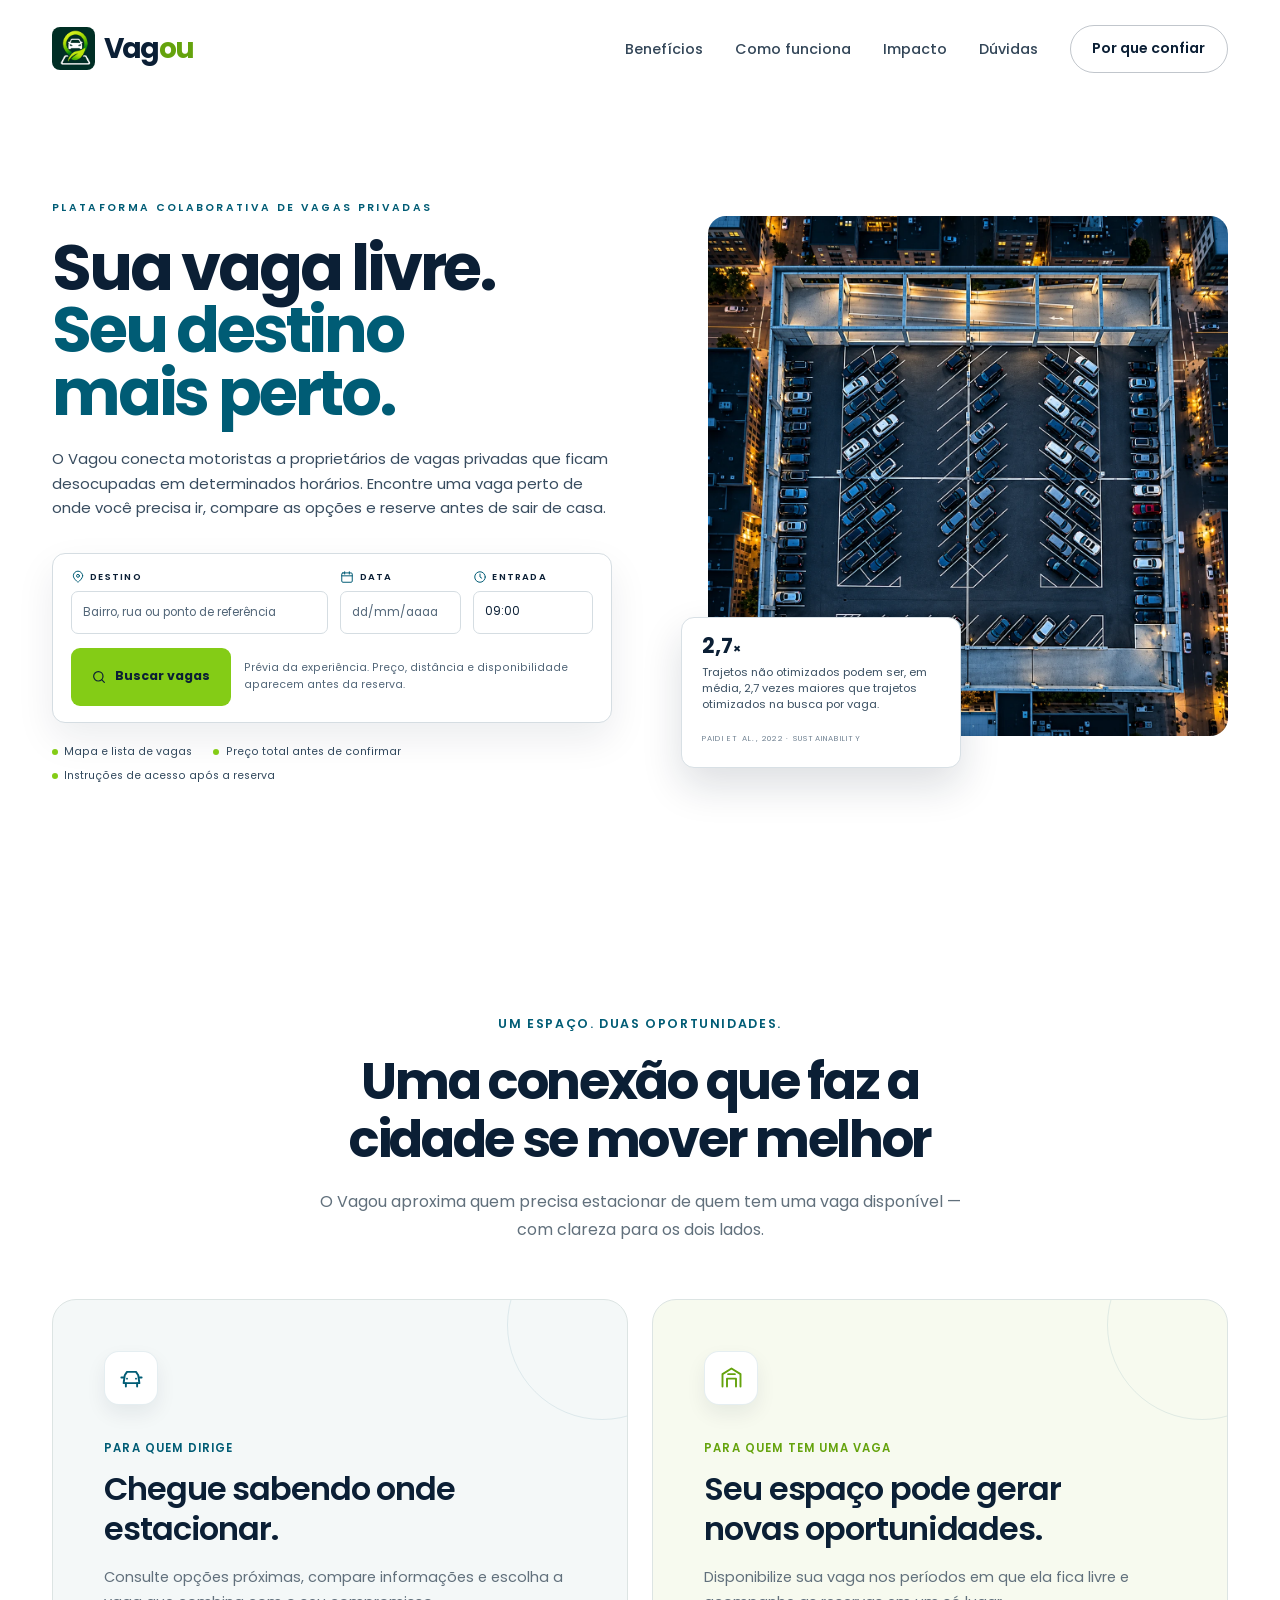
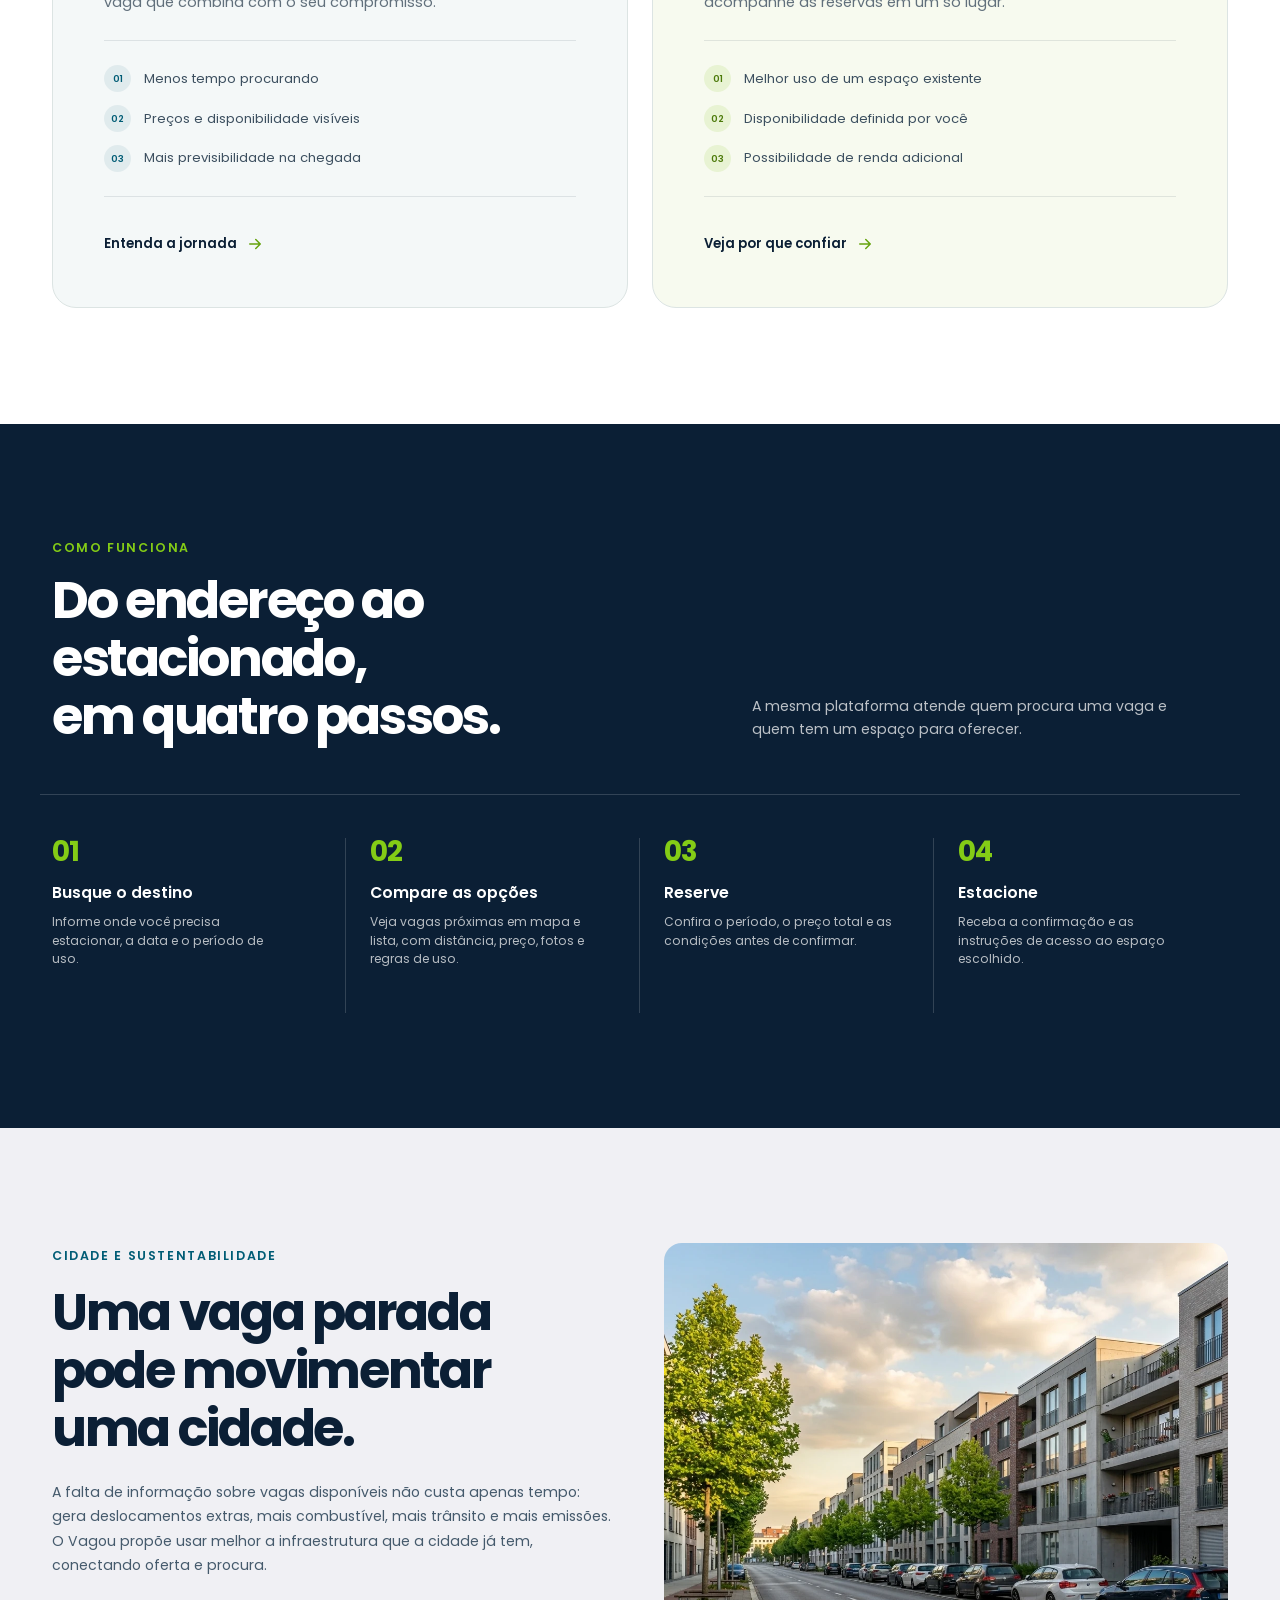
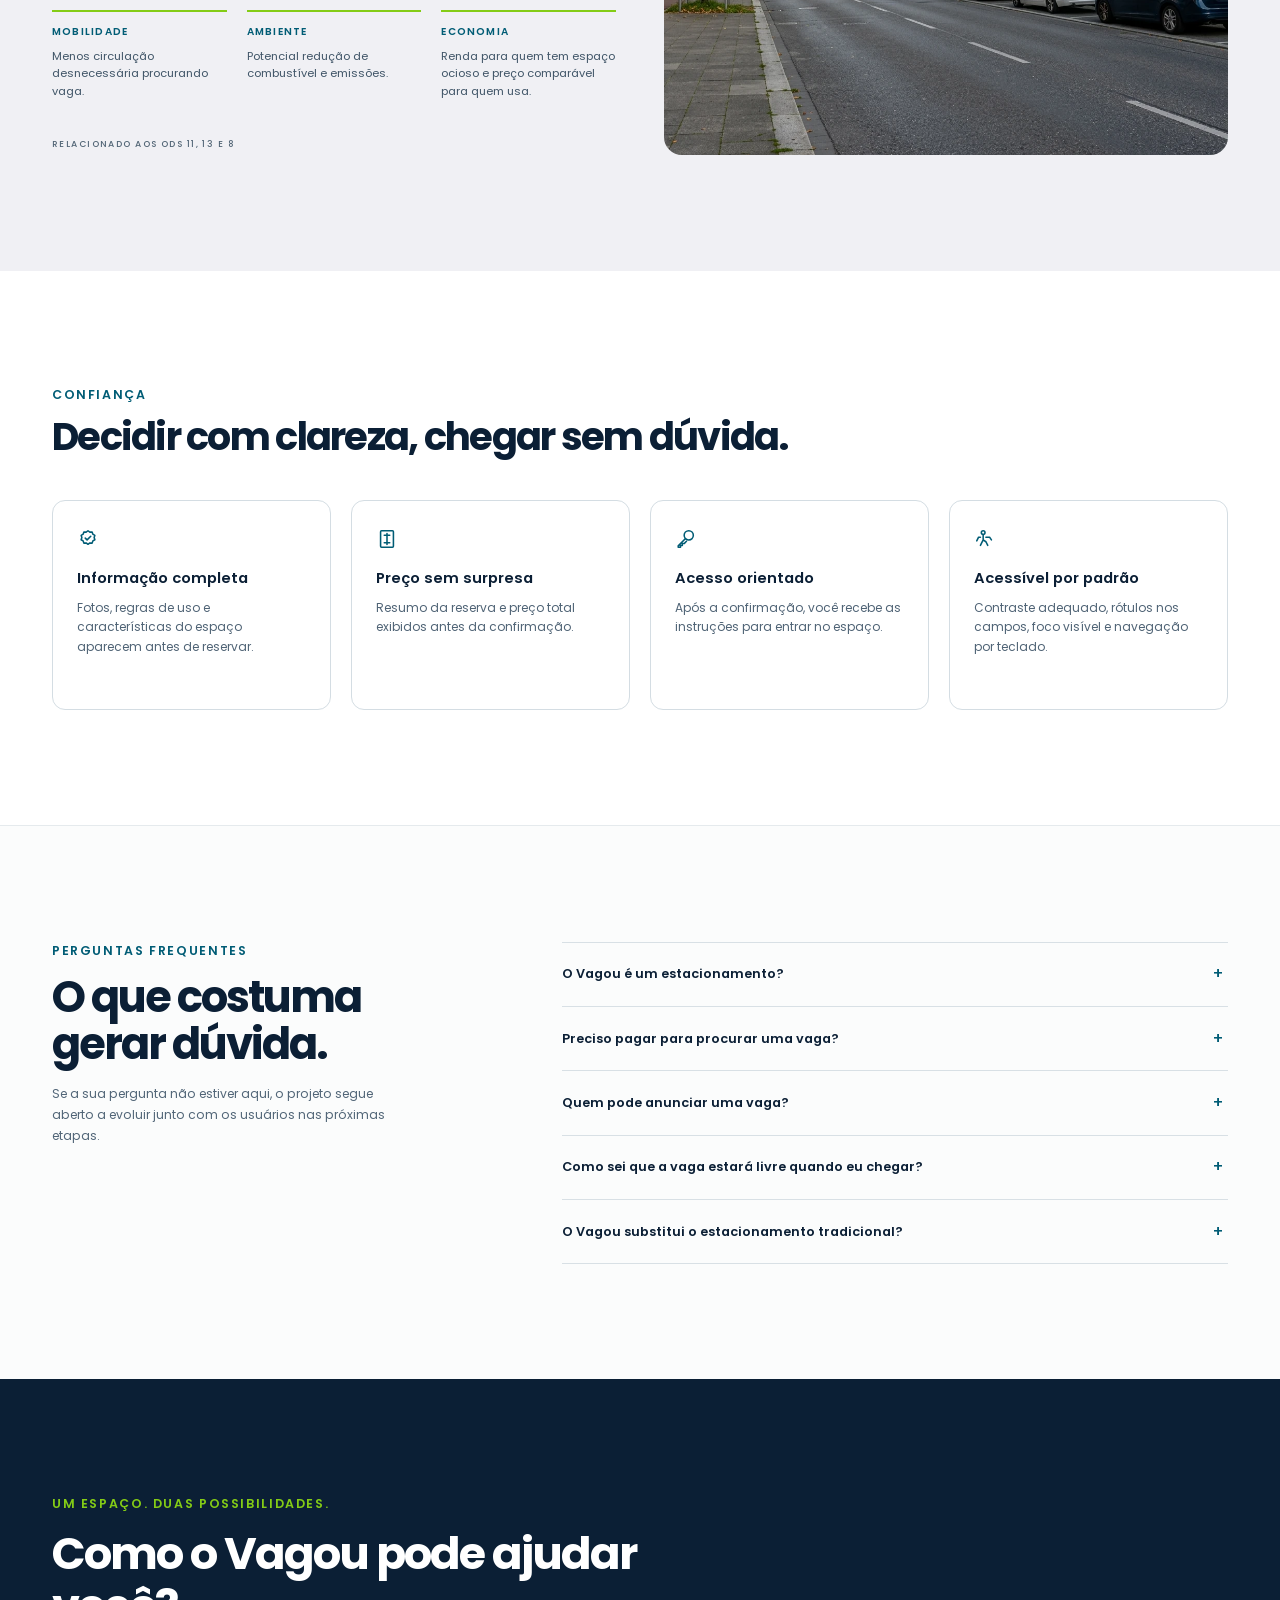
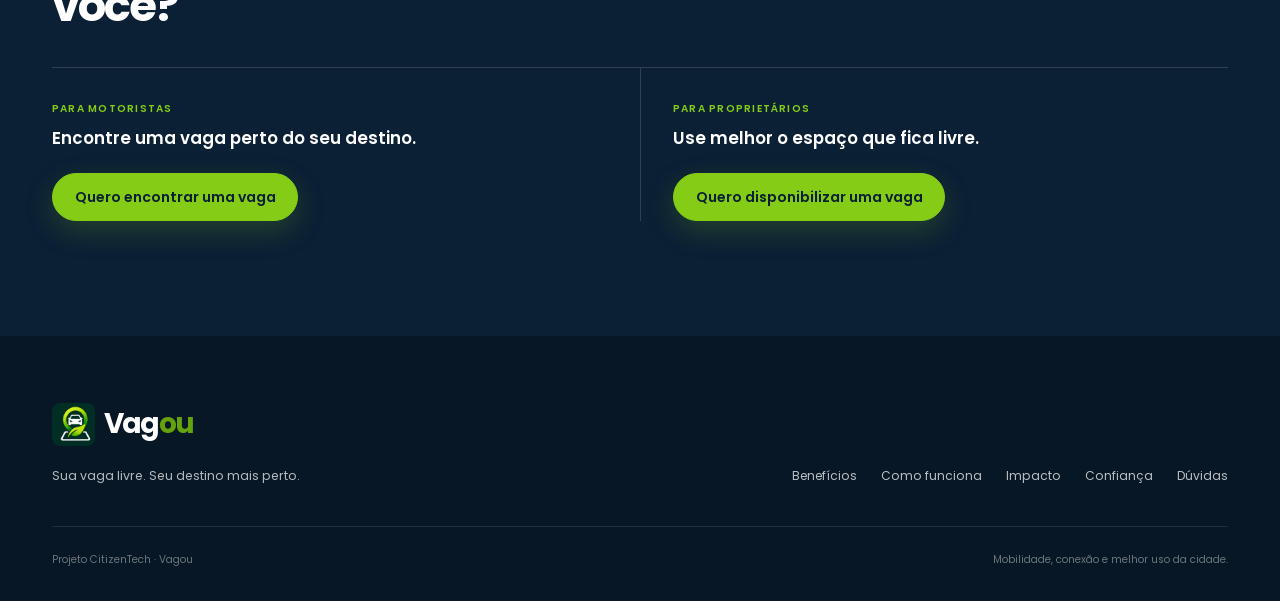
==== index.html @ 58adf811 "Estruturação e layout inicial da Home Page" ====
<!doctype html>
<html lang="pt-BR">
  <head>
    <meta charset="UTF-8" />
    <meta name="viewport" content="width=device-width, initial-scale=1.0" />
    <meta
      name="description"
      content="Vagou conecta motoristas a vagas privadas disponíveis, aproximando pessoas de seus destinos."
    />
    <title>Vagou — Sua vaga livre. Seu destino mais perto.</title>
    <link rel="preconnect" href="https://fonts.googleapis.com" />
    <link rel="preconnect" href="https://fonts.gstatic.com" crossorigin />
    <link
      href="https://fonts.googleapis.com/css2?family=Poppins:wght@400;500;600;700&display=swap"
      rel="stylesheet"
    />
    <link
      href="https://cdn.jsdelivr.net/npm/bootstrap@5.3.8/dist/css/bootstrap.min.css"
      rel="stylesheet"
      integrity="sha384-sRIl4kxILFvY47J16cr9ZwB07vP4J8+LH7qKQnuqkuIAvNWLzeN8tE5YBujZqJLB"
      crossorigin="anonymous"
    />
    <link rel="stylesheet" href="css/style.css" />
  </head>
  <body>
    <a class="skip-link" href="#conteudo">Pular para o conteúdo principal</a>

    <header class="site-header">
      <nav class="navbar navbar-expand-lg" aria-label="Navegação principal">
        <div class="container">
          <a class="navbar-brand" href="#inicio" aria-label="Vagou, início">
            <img src="assets/images/vagou-logo-simbolo.png" alt="" width="48" height="44" />
            <span>Vag<span>ou</span></span>
          </a>

          <div class="nav-desktop ms-auto">
            <a href="#beneficios">Benefícios</a>
            <a href="#como-funciona">Como funciona</a>
            <a href="#impacto">Impacto</a>
            <a href="#faq">Dúvidas</a>
            <a class="btn btn-outline-brand" href="#confianca">Por que confiar</a>
          </div>
        </div>
      </nav>
    </header>

    <main id="conteudo">
      <section class="hero" id="inicio">
        <div class="container">
          <div class="row align-items-center gy-5">
            <div class="col-lg-6">
              <p class="hero-kicker">Plataforma colaborativa de vagas privadas</p>
              <h1>
                Sua vaga livre.<br /><span>Seu destino<br />mais perto.</span>
              </h1>
              <p class="hero-copy">
                O Vagou conecta motoristas a proprietários de vagas privadas que ficam desocupadas
                em determinados horários. Encontre uma vaga perto de onde você precisa ir, compare
                as opções e reserve antes de sair de casa.
              </p>

              <div class="hero-search-card" aria-label="Demonstração de busca de vagas">
                <div class="hero-search-fields">
                  <div class="hero-search-field hero-search-destination">
                    <label for="destino">
                      <svg aria-hidden="true" viewBox="0 0 24 24">
                        <path d="M20 10c0 5-8 11-8 11S4 15 4 10a8 8 0 1 1 16 0Z" />
                        <circle cx="12" cy="10" r="2.5" />
                      </svg>
                      Destino
                    </label>
                    <input
                      id="destino"
                      type="text"
                      placeholder="Bairro, rua ou ponto de referência"
                    />
                  </div>
                  <div class="hero-search-field">
                    <label for="data">
                      <svg aria-hidden="true" viewBox="0 0 24 24">
                        <rect x="3" y="5" width="18" height="16" rx="2" />
                        <path d="M16 3v4M8 3v4M3 10h18" />
                      </svg>
                      Data
                    </label>
                    <input id="data" type="text" placeholder="dd/mm/aaaa" />
                  </div>
                  <div class="hero-search-field">
                    <label for="entrada">
                      <svg aria-hidden="true" viewBox="0 0 24 24">
                        <circle cx="12" cy="12" r="9" />
                        <path d="M12 7v5l3 2" />
                      </svg>
                      Entrada
                    </label>
                    <input id="entrada" type="text" value="09:00" />
                  </div>
                </div>
                <div class="hero-search-action">
                  <a
                    class="hero-search-button"
                    href="#como-funciona"
                    aria-label="Ver como buscar vagas"
                  >
                    <svg aria-hidden="true" viewBox="0 0 24 24">
                      <circle cx="11" cy="11" r="7" />
                      <path d="m20 20-4-4" />
                    </svg>
                    <span>Buscar vagas</span>
                  </a>
                  <p>
                    Prévia da experiência. Preço, distância e disponibilidade aparecem antes da
                    reserva.
                  </p>
                </div>
              </div>

              <div class="hero-trust" aria-label="Vantagens da plataforma">
                <span>Mapa e lista de vagas</span>
                <span>Preço total antes de confirmar</span>
                <span>Instruções de acesso após a reserva</span>
              </div>
            </div>

            <div class="col-lg-6">
              <figure class="hero-media">
                <img
                  src="assets/images/estacionamento-aereo.webp"
                  alt="Vista aérea noturna de um estacionamento urbano com diversos veículos"
                />
                <figcaption class="hero-stat-card">
                  <strong>2,7<small>×</small></strong>
                  <p>
                    Trajetos não otimizados podem ser, em média, 2,7 vezes maiores que trajetos
                    otimizados na busca por vaga.
                  </p>
                  <span>Paidi et al., 2022 · Sustainability</span>
                </figcaption>
              </figure>
            </div>
          </div>
        </div>
      </section>

      <section class="benefits section-space" id="beneficios">
        <div class="container">
          <div class="section-heading text-center mx-auto">
            <p class="eyebrow justify-content-center">Um espaço. Duas oportunidades.</p>
            <h2>Uma conexão que faz a cidade se mover melhor</h2>
            <p>
              O Vagou aproxima quem precisa estacionar de quem tem uma vaga disponível — com clareza
              para os dois lados.
            </p>
          </div>

          <div class="row g-4 benefit-grid">
            <div class="col-lg-6">
              <article class="audience-card driver-card" id="para-motoristas">
                <div class="audience-icon">
                  <svg aria-hidden="true" viewBox="0 0 24 24">
                    <path d="M5 17h14l-1-7-2-3H8l-2 3-1 7Z" />
                    <path d="M3 12h2M19 12h2M7 17v3M17 17v3M8 13h.01M16 13h.01" />
                  </svg>
                </div>
                <p class="card-label">Para quem dirige</p>
                <h3>Chegue sabendo onde estacionar.</h3>
                <p class="card-copy">
                  Consulte opções próximas, compare informações e escolha a vaga que combina com o
                  seu compromisso.
                </p>
                <ul class="feature-list">
                  <li><span>01</span> Menos tempo procurando</li>
                  <li><span>02</span> Preços e disponibilidade visíveis</li>
                  <li><span>03</span> Mais previsibilidade na chegada</li>
                </ul>
                <a href="#como-funciona" class="text-link">
                  Entenda a jornada
                  <svg aria-hidden="true" viewBox="0 0 24 24">
                    <path d="M5 12h14M13 6l6 6-6 6" />
                  </svg>
                </a>
              </article>
            </div>

            <div class="col-lg-6">
              <article class="audience-card owner-card" id="para-proprietarios">
                <div class="audience-icon">
                  <svg aria-hidden="true" viewBox="0 0 24 24">
                    <path d="M4 20V9l8-5 8 5v11" />
                    <path d="M8 20v-7h8v7M9 9h6" />
                  </svg>
                </div>
                <p class="card-label">Para quem tem uma vaga</p>
                <h3>Seu espaço pode gerar novas oportunidades.</h3>
                <p class="card-copy">
                  Disponibilize sua vaga nos períodos em que ela fica livre e acompanhe as reservas
                  em um só lugar.
                </p>
                <ul class="feature-list">
                  <li><span>01</span> Melhor uso de um espaço existente</li>
                  <li><span>02</span> Disponibilidade definida por você</li>
                  <li><span>03</span> Possibilidade de renda adicional</li>
                </ul>
                <a href="#confianca" class="text-link">
                  Veja por que confiar
                  <svg aria-hidden="true" viewBox="0 0 24 24">
                    <path d="M5 12h14M13 6l6 6-6 6" />
                  </svg>
                </a>
              </article>
            </div>
          </div>
        </div>
      </section>

      <section class="how-it-works section-space" id="como-funciona">
        <div class="container">
          <div class="row align-items-end gy-3 how-header">
            <div class="col-lg-6">
              <p class="eyebrow eyebrow-light">Como funciona</p>
              <h2>Do endereço ao estacionado,<br />em quatro passos.</h2>
            </div>
            <div class="col-lg-5 offset-lg-1">
              <p class="section-intro">
                A mesma plataforma atende quem procura uma vaga e quem tem um espaço para oferecer.
              </p>
            </div>
          </div>

          <div class="steps">
            <article class="step-card">
              <div class="step-number">01</div>
              <h3>Busque o destino</h3>
              <p>Informe onde você precisa estacionar, a data e o período de uso.</p>
            </article>

            <article class="step-card">
              <div class="step-number">02</div>
              <h3>Compare as opções</h3>
              <p>
                Veja vagas próximas em mapa e lista, com distância, preço, fotos e regras de uso.
              </p>
            </article>

            <article class="step-card">
              <div class="step-number">03</div>
              <h3>Reserve</h3>
              <p>Confira o período, o preço total e as condições antes de confirmar.</p>
            </article>

            <article class="step-card">
              <div class="step-number">04</div>
              <h3>Estacione</h3>
              <p>Receba a confirmação e as instruções de acesso ao espaço escolhido.</p>
            </article>
          </div>
        </div>
      </section>

      <section class="impact section-space" id="impacto">
        <div class="container">
          <div class="row align-items-center g-5 impact-layout">
            <div class="col-lg-6">
              <p class="eyebrow">Cidade e sustentabilidade</p>
              <h2>Uma vaga parada pode movimentar uma cidade.</h2>
              <p class="impact-copy">
                A falta de informação sobre vagas disponíveis não custa apenas tempo: gera
                deslocamentos extras, mais combustível, mais trânsito e mais emissões. O Vagou
                propõe usar melhor a infraestrutura que a cidade já tem, conectando oferta e
                procura.
              </p>

              <div class="impact-pillars">
                <article>
                  <h3>Mobilidade</h3>
                  <p>Menos circulação desnecessária procurando vaga.</p>
                </article>
                <article>
                  <h3>Ambiente</h3>
                  <p>Potencial redução de combustível e emissões.</p>
                </article>
                <article>
                  <h3>Economia</h3>
                  <p>Renda para quem tem espaço ocioso e preço comparável para quem usa.</p>
                </article>
              </div>

              <p class="impact-ods">Relacionado aos ODS 11, 13 e 8</p>
            </div>

            <div class="col-lg-6">
              <figure class="impact-photo">
                <img
                  src="assets/images/rua-sustentavel.webp"
                  alt="Rua urbana arborizada, com edifícios residenciais e carros estacionados"
                />
              </figure>
            </div>
          </div>
        </div>
      </section>

      <section class="trust-section section-space" id="confianca">
        <div class="container">
          <div class="trust-heading">
            <p class="eyebrow">Confiança</p>
            <h2>Decidir com clareza, chegar sem dúvida.</h2>
          </div>

          <div class="trust-grid">
            <article class="trust-card">
              <svg aria-hidden="true" viewBox="0 0 24 24">
                <path
                  d="m12 3 2 1.5 2.5-.2.8 2.4 2.2 1.3-.8 2.4.8 2.4-2.2 1.3-.8 2.4-2.5-.2-2 1.5-2-1.5-2.5.2-.8-2.4-2.2-1.3.8-2.4L4.5 8l2.2-1.3.8-2.4 2.5.2L12 3Z"
                />
                <path d="m9 11 2 2 4-4" />
              </svg>
              <h3>Informação completa</h3>
              <p>Fotos, regras de uso e características do espaço aparecem antes de reservar.</p>
            </article>

            <article class="trust-card">
              <svg aria-hidden="true" viewBox="0 0 24 24">
                <rect x="5" y="3" width="14" height="18" rx="1" />
                <path d="M9 8h6M9 16h6M12 6v12" />
              </svg>
              <h3>Preço sem surpresa</h3>
              <p>Resumo da reserva e preço total exibidos antes da confirmação.</p>
            </article>

            <article class="trust-card">
              <svg aria-hidden="true" viewBox="0 0 24 24">
                <circle cx="15" cy="8" r="5" />
                <path d="m11.5 11.5-8 8V21H6v-2h2v-2h2l2.5-2.5" />
              </svg>
              <h3>Acesso orientado</h3>
              <p>Após a confirmação, você recebe as instruções para entrar no espaço.</p>
            </article>

            <article class="trust-card">
              <svg aria-hidden="true" viewBox="0 0 24 24">
                <circle cx="10" cy="5" r="2" />
                <path d="M10 8v5l3 2M7 10H5l-2 4M13 10h4l2 3M10 13l-3 6M13 15l2 4" />
              </svg>
              <h3>Acessível por padrão</h3>
              <p>Contraste adequado, rótulos nos campos, foco visível e navegação por teclado.</p>
            </article>
          </div>
        </div>
      </section>

      <section class="faq-section section-space" id="faq">
        <div class="container">
          <div class="row g-5">
            <div class="col-lg-4">
              <div class="faq-intro">
                <p class="eyebrow">Perguntas frequentes</p>
                <h2>O que costuma<br />gerar dúvida.</h2>
                <p>
                  Se a sua pergunta não estiver aqui, o projeto segue aberto a evoluir junto com os
                  usuários nas próximas etapas.
                </p>
              </div>
            </div>

            <div class="col-lg-7 offset-lg-1">
              <div class="faq-list">
                <details>
                  <summary>O Vagou é um estacionamento?</summary>
                  <p>
                    Não. O Vagou é uma plataforma colaborativa: ele conecta motoristas a
                    proprietários que têm vagas privadas livres em determinados horários. Os espaços
                    são de pessoas e estabelecimentos, não da plataforma.
                  </p>
                </details>

                <details>
                  <summary>Preciso pagar para procurar uma vaga?</summary>
                  <p>
                    A busca é aberta. Você visualiza as vagas disponíveis, compara preço, distância
                    e horário, e só decide reservar depois de ver o resumo e o preço total.
                  </p>
                </details>

                <details>
                  <summary>Quem pode anunciar uma vaga?</summary>
                  <p>
                    Proprietários de garagens residenciais, comerciais ou privadas que ficam
                    desocupadas durante parte do dia. É possível informar localização, fotos, preço
                    e os horários em que o espaço está livre.
                  </p>
                </details>

                <details>
                  <summary>Como sei que a vaga estará livre quando eu chegar?</summary>
                  <p>
                    A disponibilidade é informada pelo proprietário no anúncio e confirmada na
                    reserva. Depois da confirmação, você recebe as instruções de acesso ao espaço
                    escolhido.
                  </p>
                </details>

                <details>
                  <summary>O Vagou substitui o estacionamento tradicional?</summary>
                  <p>
                    Não. A proposta é ampliar as opções usando o que a cidade já tem, aproveitando
                    melhor vagas ociosas e reduzindo a circulação de quem procura um lugar para
                    estacionar.
                  </p>
                </details>
              </div>
            </div>
          </div>
        </div>
      </section>

      <section class="dual-cta" aria-labelledby="dual-cta-title">
        <div class="container">
          <div class="dual-cta-shell">
            <div class="dual-cta-heading">
              <p class="eyebrow">Um espaço. Duas possibilidades.</p>
              <h2 id="dual-cta-title">Como o Vagou pode ajudar você?</h2>
            </div>

            <div class="dual-cta-options">
              <article>
                <span>Para motoristas</span>
                <h3>Encontre uma vaga perto do seu destino.</h3>
                <a class="btn btn-lime" href="#inicio">Quero encontrar uma vaga</a>
              </article>

              <article>
                <span>Para proprietários</span>
                <h3>Use melhor o espaço que fica livre.</h3>
                <a class="btn btn-lime" href="#para-proprietarios">
                  Quero disponibilizar uma vaga
                </a>
              </article>
            </div>
          </div>
        </div>
      </section>
    </main>

    <footer class="site-footer">
      <div class="container">
        <div class="footer-main">
          <div>
            <a
              class="navbar-brand footer-brand"
              href="#inicio"
              aria-label="Vagou, voltar ao início"
            >
              <img src="assets/images/vagou-logo-simbolo.png" alt="" width="48" height="44" />
              <span>Vag<span>ou</span></span>
            </a>
            <p>Sua vaga livre. Seu destino mais perto.</p>
          </div>
          <nav aria-label="Navegação do rodapé">
            <a href="#beneficios">Benefícios</a>
            <a href="#como-funciona">Como funciona</a>
            <a href="#impacto">Impacto</a>
            <a href="#confianca">Confiança</a>
            <a href="#faq">Dúvidas</a>
          </nav>
        </div>
        <div class="footer-bottom">
          <span>Projeto CitizenTech · Vagou</span>
          <span>Mobilidade, conexão e melhor uso da cidade.</span>
        </div>
      </div>
    </footer>
  </body>
</html>
---- css/style.css ----
:root {
  --color-primary: #0b1f35;
  --color-primary-soft: #10324a;
  --color-secondary: #005c75;
  --color-accent: #84cc16;
  --color-accent-dark: #65a30d;
  --color-neutral: #f0f0f4;
  --color-surface: #f7f9f8;
  --color-white: #ffffff;
  --color-text: #102235;
  --color-muted: #61707c;
  --color-border: #dce4e3;
  --shadow-sm: 0 10px 30px rgba(11, 31, 53, 0.08);
  --shadow-lg: 0 28px 70px rgba(11, 31, 53, 0.15);
  --radius-sm: 14px;
  --radius-md: 24px;
  --radius-lg: 36px;
  --section-space: clamp(5rem, 9vw, 8.5rem);
}

* {
  box-sizing: border-box;
}

html {
  scroll-behavior: smooth;
}

body {
  margin: 0;
  overflow-x: hidden;
  color: var(--color-text);
  background: var(--color-white);
  font-family: "Poppins", sans-serif;
  font-size: 1rem;
  line-height: 1.7;
}

img,
svg {
  display: block;
  max-width: 100%;
}

a {
  color: inherit;
}

.skip-link {
  position: fixed;
  z-index: 999;
  top: 0.75rem;
  left: 0.75rem;
  padding: 0.75rem 1rem;
  color: var(--color-white);
  background: var(--color-primary);
  border-radius: 0.5rem;
  transform: translateY(-150%);
  transition: transform 0.2s ease;
}

.skip-link:focus {
  transform: translateY(0);
}

:focus-visible {
  outline: 3px solid var(--color-accent);
  outline-offset: 4px;
}

.container {
  max-width: 1200px;
}

.section-space {
  padding-block: var(--section-space);
}

.site-header {
  position: absolute;
  z-index: 10;
  top: 0;
  right: 0;
  left: 0;
}

.navbar {
  padding-block: 1.25rem;
}

.navbar-brand {
  display: inline-flex;
  align-items: center;
  gap: 0.55rem;
  color: var(--color-primary);
  font-size: 1.75rem;
  font-weight: 700;
  letter-spacing: -0.06em;
  text-decoration: none;
}

.navbar-brand img {
  width: 43px;
  height: 43px;
  object-fit: cover;
  object-position: left center;
  border-radius: 8px;
}

.navbar-brand > span > span {
  color: var(--color-accent-dark);
}

.nav-desktop {
  display: flex;
  align-items: center;
  gap: 2rem;
}

.nav-desktop > a:not(.btn) {
  color: #334658;
  font-size: 0.9rem;
  font-weight: 500;
  text-decoration: none;
  transition: color 0.2s ease;
}

.nav-desktop > a:not(.btn):hover {
  color: var(--color-secondary);
}

.btn {
  padding: 0.78rem 1.35rem;
  border-radius: 999px;
  font-size: 0.88rem;
  font-weight: 600;
}

.btn-outline-brand {
  color: var(--color-primary);
  border: 1px solid rgba(11, 31, 53, 0.25);
}

.btn-outline-brand:hover {
  color: var(--color-white);
  border-color: var(--color-primary);
  background: var(--color-primary);
}

.btn-lime {
  color: var(--color-primary);
  border: 1px solid var(--color-accent);
  background: var(--color-accent);
  box-shadow: 0 10px 30px rgba(132, 204, 22, 0.2);
}

.btn-lime:hover {
  color: var(--color-white);
  border-color: var(--color-accent-dark);
  background: var(--color-accent-dark);
}

.hero {
  position: relative;
  display: flex;
  min-height: 100svh;
  align-items: center;
  padding: 7.75rem 0 2.5rem;
  background: var(--color-white);
}

.hero::before {
  content: none;
}

.hero .container {
  position: relative;
  z-index: 1;
}

.eyebrow {
  display: flex;
  align-items: center;
  gap: 0.65rem;
  margin-bottom: 1.25rem;
  color: var(--color-secondary);
  font-size: 0.78rem;
  font-weight: 600;
  letter-spacing: 0.13em;
  line-height: 1.4;
  text-transform: uppercase;
}

.eyebrow > span {
  width: 22px;
  height: 2px;
  background: var(--color-accent);
}

.hero h1 {
  max-width: 590px;
  margin: 0 0 1.4rem;
  color: var(--color-primary);
  font-size: clamp(3rem, 5vw, 4.35rem);
  font-weight: 700;
  letter-spacing: -0.05em;
  line-height: 0.98;
}

.hero h1 span {
  color: var(--color-secondary);
}

.hero-copy {
  max-width: 560px;
  margin-bottom: 2rem;
  color: #384c5f;
  font-size: 0.93rem;
  line-height: 1.65;
}

.hero-kicker {
  margin-bottom: 1.25rem;
  color: var(--color-secondary);
  font-size: 0.66rem;
  font-weight: 600;
  letter-spacing: 0.22em;
  text-transform: uppercase;
}

.hero-search-card {
  max-width: 560px;
  padding: 1rem 1.1rem;
  background: var(--color-white);
  border: 1px solid #d5dde2;
  border-radius: 13px;
  box-shadow: 0 16px 38px rgba(11, 31, 53, 0.08);
}

.hero-search-fields {
  display: grid;
  grid-template-columns: 1.75fr 0.82fr 0.82fr;
  gap: 0.75rem;
}

.hero-search-field label {
  display: flex;
  align-items: center;
  gap: 0.35rem;
  margin-bottom: 0.45rem;
  color: var(--color-primary);
  font-size: 0.59rem;
  font-weight: 600;
  letter-spacing: 0.13em;
  line-height: 1;
  text-transform: uppercase;
}

.hero-search-field label svg {
  width: 14px;
  height: 14px;
  fill: none;
  stroke: var(--color-secondary);
  stroke-linecap: round;
  stroke-linejoin: round;
  stroke-width: 1.7;
}

.hero-search-field input {
  width: 100%;
  min-height: 43px;
  padding: 0 0.7rem;
  color: var(--color-primary);
  background: var(--color-white);
  border: 1px solid #d5dde2;
  border-radius: 7px;
  outline: 0;
  font-size: 0.73rem;
}

.hero-search-field input::placeholder {
  color: #536779;
  opacity: 1;
}

.hero-search-field input:focus-visible {
  border-color: var(--color-secondary);
}

.hero-search-action {
  display: grid;
  grid-template-columns: 160px 1fr;
  align-items: center;
  gap: 0.85rem;
  margin-top: 0.85rem;
}

.hero-search-action p {
  margin: 0;
  color: #536779;
  font-size: 0.67rem;
  line-height: 1.55;
}

.hero-search-button {
  display: flex;
  align-items: center;
  justify-content: center;
  gap: 0.55rem;
  min-height: 58px;
  padding: 0.65rem 0.8rem;
  color: var(--color-primary);
  background: var(--color-accent);
  border-radius: 9px;
  font-size: 0.78rem;
  font-weight: 700;
  line-height: 1.15;
  text-decoration: none;
  transition:
    background 0.2s ease,
    color 0.2s ease,
    transform 0.2s ease;
}

.hero-search-button svg {
  width: 16px;
  fill: none;
  stroke: currentColor;
  stroke-linecap: round;
  stroke-linejoin: round;
  stroke-width: 1.8;
}

.hero-search-button:hover {
  color: var(--color-white);
  background: var(--color-primary);
  transform: translateY(-2px);
}

.hero-trust {
  display: flex;
  flex-wrap: wrap;
  gap: 0.4rem 1.3rem;
  max-width: 570px;
  margin-top: 1.25rem;
  color: #334a5e;
  font-size: 0.67rem;
}

.hero-trust span {
  display: flex;
  align-items: center;
  gap: 0.4rem;
}

.hero-trust span::before {
  width: 6px;
  height: 6px;
  background: var(--color-accent);
  border-radius: 50%;
  content: "";
}

.hero-media {
  position: relative;
  max-width: 520px;
  margin: 0 0 2rem auto;
}

.hero-media > img {
  width: 100%;
  height: min(60vh, 520px);
  min-height: 410px;
  object-fit: cover;
  border-radius: 18px;
}

.hero-stat-card {
  position: absolute;
  bottom: -2rem;
  left: -1.7rem;
  width: 280px;
  padding: 1.1rem 1.25rem;
  background: var(--color-white);
  border: 1px solid #d8e0e5;
  border-radius: 13px;
  box-shadow: 0 18px 40px rgba(11, 31, 53, 0.14);
}

.hero-stat-card strong {
  display: block;
  margin-bottom: 0.45rem;
  color: var(--color-primary);
  font-size: 1.35rem;
  line-height: 1;
}

.hero-stat-card strong small {
  font-size: 0.8rem;
}

.hero-stat-card p {
  margin-bottom: 0.6rem;
  color: #3d5264;
  font-size: 0.7rem;
  line-height: 1.45;
}

.hero-stat-card > span {
  color: #718292;
  font-size: 0.48rem;
  letter-spacing: 0.16em;
  text-transform: uppercase;
}

.section-heading {
  max-width: 720px;
  margin-bottom: 3.5rem;
}

.section-heading h2,
.how-it-works h2,
.impact h2,
.trust-section h2 {
  margin: 0;
  color: var(--color-primary);
  font-size: clamp(2rem, 4vw, 3.25rem);
  font-weight: 700;
  letter-spacing: -0.045em;
  line-height: 1.13;
}

.section-heading > p:last-child {
  max-width: 650px;
  margin: 1.25rem auto 0;
  color: var(--color-muted);
}

.benefits {
  background: var(--color-white);
}

.audience-card {
  position: relative;
  height: 100%;
  overflow: hidden;
  padding: clamp(2rem, 4vw, 3.25rem);
  border: 1px solid var(--color-border);
  border-radius: var(--radius-md);
  transition:
    transform 0.25s ease,
    box-shadow 0.25s ease;
}

.audience-card:hover {
  box-shadow: var(--shadow-sm);
  transform: translateY(-5px);
}

.driver-card {
  background: #f4f8f8;
}

.owner-card {
  background: #f7faef;
}

.audience-card::after {
  position: absolute;
  top: -70px;
  right: -70px;
  width: 190px;
  height: 190px;
  border: 1px solid rgba(0, 92, 117, 0.1);
  border-radius: 50%;
  content: "";
}

.audience-icon {
  display: grid;
  width: 54px;
  height: 54px;
  margin-bottom: 2.1rem;
  place-items: center;
  color: var(--color-secondary);
  background: var(--color-white);
  border: 1px solid rgba(0, 92, 117, 0.1);
  border-radius: 15px;
  box-shadow: 0 9px 20px rgba(11, 31, 53, 0.07);
}

.owner-card .audience-icon {
  color: var(--color-accent-dark);
}

.audience-icon svg {
  width: 27px;
  fill: none;
  stroke: currentColor;
  stroke-linecap: round;
  stroke-linejoin: round;
  stroke-width: 1.7;
}

.card-label {
  margin-bottom: 0.7rem;
  color: var(--color-secondary);
  font-size: 0.72rem;
  font-weight: 600;
  letter-spacing: 0.1em;
  text-transform: uppercase;
}

.owner-card .card-label {
  color: var(--color-accent-dark);
}

.audience-card h3 {
  max-width: 450px;
  margin-bottom: 1rem;
  color: var(--color-primary);
  font-size: clamp(1.5rem, 2.5vw, 2.05rem);
  font-weight: 600;
  letter-spacing: -0.035em;
  line-height: 1.25;
}

.card-copy {
  max-width: 490px;
  color: var(--color-muted);
  font-size: 0.91rem;
}

.feature-list {
  display: grid;
  gap: 0.8rem;
  margin: 1.6rem 0 2rem;
  padding: 1.5rem 0;
  border-top: 1px solid rgba(11, 31, 53, 0.1);
  border-bottom: 1px solid rgba(11, 31, 53, 0.1);
  list-style: none;
}

.feature-list li {
  display: flex;
  align-items: center;
  gap: 0.8rem;
  color: #3d5060;
  font-size: 0.82rem;
}

.feature-list span {
  display: grid;
  width: 27px;
  height: 27px;
  place-items: center;
  color: var(--color-secondary);
  background: rgba(0, 92, 117, 0.08);
  border-radius: 50%;
  font-size: 0.58rem;
  font-weight: 600;
}

.owner-card .feature-list span {
  color: #4c7a0a;
  background: rgba(132, 204, 22, 0.13);
}

.text-link {
  display: inline-flex;
  align-items: center;
  gap: 0.55rem;
  color: var(--color-primary);
  font-size: 0.82rem;
  font-weight: 600;
  text-decoration: none;
}

.text-link svg {
  width: 18px;
  fill: none;
  stroke: var(--color-accent-dark);
  stroke-linecap: round;
  stroke-linejoin: round;
  stroke-width: 2;
  transition: transform 0.2s ease;
}

.text-link:hover svg {
  transform: translateX(4px);
}

.how-it-works {
  color: var(--color-white);
  background: var(--color-primary);
}

.how-header {
  padding-bottom: 3rem;
  border-bottom: 1px solid rgba(255, 255, 255, 0.16);
}

.how-it-works .eyebrow {
  margin-bottom: 1rem;
  color: var(--color-accent);
}

.how-it-works h2 {
  color: var(--color-white);
}

.section-intro {
  max-width: 460px;
  margin: 0 0 0.35rem;
  color: rgba(255, 255, 255, 0.72);
  font-size: 0.88rem;
  line-height: 1.6;
}

.steps {
  display: grid;
  grid-template-columns: repeat(4, 1fr);
  padding-top: 2.7rem;
}

.step-card {
  min-height: 175px;
  padding: 0 1.5rem;
  border-right: 1px solid rgba(255, 255, 255, 0.16);
}

.step-card:first-child {
  padding-left: 0;
}

.step-card:last-child {
  padding-right: 0;
  border-right: 0;
}

.step-number {
  margin-bottom: 1.1rem;
  color: var(--color-accent);
  font-size: 1.75rem;
  font-weight: 700;
  letter-spacing: -0.04em;
  line-height: 1;
}

.step-card h3 {
  margin: 0 0 0.65rem;
  color: var(--color-white);
  font-size: 0.98rem;
  font-weight: 600;
}

.step-card > p {
  max-width: 230px;
  margin: 0;
  color: rgba(255, 255, 255, 0.7);
  font-size: 0.76rem;
  line-height: 1.55;
}

.impact {
  overflow: hidden;
  background: var(--color-neutral);
}

.impact-layout {
  min-height: 510px;
}

.impact h2 {
  max-width: 590px;
}

.impact-copy {
  max-width: 600px;
  margin: 1.35rem 0 2rem;
  color: #455a6c;
  font-size: 0.88rem;
  line-height: 1.75;
}

.impact-pillars {
  display: grid;
  grid-template-columns: repeat(3, 1fr);
  gap: 1.25rem;
  margin-top: 1.5rem;
}

.impact-pillars article {
  padding-top: 0.85rem;
  border-top: 2px solid var(--color-accent);
}

.impact-pillars h3 {
  margin: 0 0 0.6rem;
  color: var(--color-secondary);
  font-size: 0.64rem;
  font-weight: 600;
  letter-spacing: 0.12em;
  text-transform: uppercase;
}

.impact-pillars p {
  margin: 0;
  color: #415668;
  font-size: 0.7rem;
  line-height: 1.6;
}

.impact-ods {
  margin: 2.2rem 0 0;
  color: #536676;
  font-size: 0.56rem;
  font-weight: 500;
  letter-spacing: 0.16em;
  text-transform: uppercase;
}

.impact-photo {
  margin: 0 0 0 auto;
  overflow: hidden;
  border-radius: 18px;
}

.impact-photo img {
  width: 100%;
  height: clamp(430px, 40vw, 520px);
  object-fit: cover;
}

.trust-section {
  background: var(--color-white);
}

.trust-heading {
  margin-bottom: 2.6rem;
}

.trust-heading .eyebrow {
  margin-bottom: 0.75rem;
}

.trust-heading h2 {
  font-size: clamp(1.85rem, 3vw, 2.65rem);
}

.trust-grid {
  display: grid;
  grid-template-columns: repeat(4, 1fr);
  gap: 1.25rem;
}

.trust-card {
  min-height: 210px;
  padding: 1.65rem 1.5rem;
  background: var(--color-white);
  border: 1px solid #d4dde3;
  border-radius: 13px;
  transition:
    border-color 0.2s ease,
    box-shadow 0.2s ease,
    transform 0.2s ease;
}

.trust-card:hover {
  border-color: rgba(0, 92, 117, 0.45);
  box-shadow: var(--shadow-sm);
  transform: translateY(-4px);
}

.trust-card svg {
  width: 22px;
  height: 22px;
  margin-bottom: 1.25rem;
  fill: none;
  stroke: var(--color-secondary);
  stroke-linecap: round;
  stroke-linejoin: round;
  stroke-width: 1.7;
}

.trust-card h3 {
  margin: 0 0 0.65rem;
  color: var(--color-primary);
  font-size: 0.92rem;
  font-weight: 600;
}

.trust-card p {
  margin: 0;
  color: #506476;
  font-size: 0.75rem;
  line-height: 1.65;
}

.faq-section {
  background: #fbfcfc;
  border-top: 1px solid #e5eaed;
}

.faq-intro {
  max-width: 360px;
}

.faq-intro .eyebrow {
  margin-bottom: 0.85rem;
}

.faq-intro h2 {
  margin: 0 0 1rem;
  color: var(--color-primary);
  font-size: clamp(2rem, 3.4vw, 3rem);
  font-weight: 700;
  letter-spacing: -0.045em;
  line-height: 1.1;
}

.faq-intro > p:last-child {
  margin: 0;
  color: #526678;
  font-size: 0.76rem;
  line-height: 1.7;
}

.faq-list {
  border-top: 1px solid #d8e0e5;
}

.faq-list details {
  border-bottom: 1px solid #d8e0e5;
}

.faq-list summary {
  position: relative;
  padding: 1.3rem 2.5rem 1.3rem 0;
  color: var(--color-primary);
  cursor: pointer;
  font-size: 0.8rem;
  font-weight: 600;
  list-style: none;
}

.faq-list summary::-webkit-details-marker {
  display: none;
}

.faq-list summary::after {
  position: absolute;
  top: 50%;
  right: 0.25rem;
  color: var(--color-secondary);
  content: "+";
  font-size: 1rem;
  font-weight: 500;
  line-height: 1;
  transform: translateY(-50%);
}

.faq-list details[open] summary::after {
  content: "×";
}

.faq-list details > p {
  max-width: 650px;
  margin: -0.35rem 0 1.4rem;
  padding-right: 2rem;
  color: #4f6274;
  font-size: 0.75rem;
  line-height: 1.65;
}

.dual-cta {
  padding-block: var(--section-space);
  background: var(--color-primary);
}

.dual-cta-shell {
  color: var(--color-white);
}

.dual-cta-heading {
  margin-bottom: 2.25rem;
}

.dual-cta .eyebrow {
  margin-bottom: 1rem;
  color: var(--color-accent);
}

.dual-cta-heading h2 {
  max-width: 690px;
  margin: 0;
  color: var(--color-white);
  font-size: clamp(2rem, 3.5vw, 3rem);
  font-weight: 700;
  letter-spacing: -0.045em;
  line-height: 1.15;
}

.dual-cta-options {
  display: grid;
  grid-template-columns: repeat(2, 1fr);
  border-top: 1px solid rgba(255, 255, 255, 0.15);
}

.dual-cta-options article {
  padding: 2rem 2rem 0 0;
}

.dual-cta-options article + article {
  padding-right: 0;
  padding-left: 2rem;
  border-left: 1px solid rgba(255, 255, 255, 0.15);
}

.dual-cta-options span {
  display: block;
  margin-bottom: 0.55rem;
  color: var(--color-accent);
  font-size: 0.64rem;
  font-weight: 600;
  letter-spacing: 0.12em;
  text-transform: uppercase;
}

.dual-cta-options h3 {
  max-width: 430px;
  margin: 0 0 1.4rem;
  color: var(--color-white);
  font-size: 1.05rem;
  font-weight: 600;
  line-height: 1.45;
}

.site-footer {
  padding: 4rem 0 2rem;
  color: rgba(255, 255, 255, 0.7);
  background: #071725;
}

.footer-main {
  display: flex;
  align-items: flex-end;
  justify-content: space-between;
  gap: 2rem;
  padding-bottom: 2.5rem;
}

.footer-brand {
  color: var(--color-white);
}

.footer-main > div > p {
  margin: 0.7rem 0 0;
  font-size: 0.78rem;
}

.footer-main nav {
  display: flex;
  flex-wrap: wrap;
  justify-content: flex-end;
  gap: 1.5rem;
}

.footer-main nav a {
  color: rgba(255, 255, 255, 0.72);
  font-size: 0.76rem;
  text-decoration: none;
}

.footer-main nav a:hover {
  color: var(--color-accent);
}

.footer-bottom {
  display: flex;
  justify-content: space-between;
  gap: 1rem;
  padding-top: 1.5rem;
  border-top: 1px solid rgba(255, 255, 255, 0.1);
  color: rgba(255, 255, 255, 0.4);
  font-size: 0.65rem;
}

@media (min-width: 992px) and (max-height: 820px) {
  .hero {
    padding: 6.75rem 0 1.5rem;
  }

  .hero-kicker {
    margin-bottom: 0.8rem;
  }

  .hero h1 {
    margin-bottom: 0.9rem;
    font-size: clamp(3rem, 4.2vw, 3.65rem);
  }

  .hero-copy {
    margin-bottom: 1.2rem;
    font-size: 0.82rem;
    line-height: 1.5;
  }

  .hero-search-card {
    padding: 0.8rem 0.9rem;
  }

  .hero-search-field input {
    min-height: 38px;
  }

  .hero-search-action {
    margin-top: 0.7rem;
  }

  .hero-search-button {
    min-height: 50px;
  }

  .hero-trust {
    margin-top: 0.8rem;
  }

  .hero-media > img {
    height: 55vh;
    min-height: 370px;
  }
}

@media (max-width: 991.98px) {
  .nav-desktop {
    gap: 1rem;
  }

  .nav-desktop > a:not(.btn) {
    display: none;
  }

  .hero {
    min-height: auto;
    padding-top: 9rem;
  }

  .hero-media {
    max-width: 620px;
    margin: 1.5rem auto 2rem;
  }

  .hero-stat-card {
    left: 1.5rem;
  }

  .steps {
    grid-template-columns: repeat(2, 1fr);
    gap: 2rem 0;
  }

  .step-card:nth-child(2) {
    border-right: 0;
  }

  .step-card:nth-child(3) {
    padding-left: 0;
  }

  .trust-grid {
    grid-template-columns: repeat(2, 1fr);
  }
}

@media (max-width: 767.98px) {
  :root {
    --section-space: 4.75rem;
  }

  .navbar {
    padding-block: 1rem;
  }

  .nav-desktop .btn {
    display: none;
  }

  .hero {
    min-height: auto;
    padding-top: 8.5rem;
  }

  .hero h1 {
    font-size: clamp(2.65rem, 13vw, 4rem);
  }

  .hero-search-fields {
    grid-template-columns: 1.5fr 1fr;
  }

  .hero-search-destination {
    grid-column: 1 / -1;
  }

  .hero-search-action {
    grid-template-columns: 150px 1fr;
  }

  .hero-trust {
    gap: 0.6rem 1rem;
  }

  .hero-media {
    margin-top: 2rem;
  }

  .hero-stat-card {
    right: 1rem;
    bottom: -2.2rem;
    left: 1rem;
    width: auto;
  }

  .hero-media > img {
    height: auto;
    min-height: 0;
    aspect-ratio: 1 / 1.03;
    border-radius: 14px;
  }

  .how-header {
    padding-bottom: 2.25rem;
  }

  .steps {
    grid-template-columns: 1fr;
    gap: 0;
    padding-top: 1.5rem;
  }

  .step-card,
  .step-card:first-child,
  .step-card:nth-child(3),
  .step-card:last-child {
    min-height: 0;
    padding: 1.5rem 0;
    border-right: 0;
    border-bottom: 1px solid rgba(255, 255, 255, 0.14);
  }

  .step-card:last-child {
    border-bottom: 0;
  }

  .step-number {
    margin-bottom: 0.75rem;
  }

  .step-card > p {
    max-width: 520px;
  }

  .impact-pillars {
    grid-template-columns: 1fr;
    gap: 1rem;
  }

  .impact-pillars p {
    max-width: 420px;
  }

  .impact-photo img {
    height: 380px;
  }

  .trust-grid {
    grid-template-columns: 1fr;
  }

  .trust-card {
    min-height: 0;
  }

  .faq-intro {
    max-width: 520px;
  }

  .faq-list summary {
    padding-block: 1.15rem;
    font-size: 0.78rem;
  }

  .faq-list details > p {
    padding-right: 0.5rem;
  }

  .dual-cta-options {
    grid-template-columns: 1fr;
  }

  .dual-cta-options article,
  .dual-cta-options article + article {
    padding: 1.5rem 0;
    border-left: 0;
  }

  .dual-cta-options article + article {
    border-top: 1px solid rgba(255, 255, 255, 0.15);
  }

  .dual-cta-options .btn {
    width: 100%;
  }

  .footer-main {
    align-items: flex-start;
    flex-direction: column;
  }

  .footer-main nav {
    justify-content: flex-start;
  }

  .footer-bottom {
    flex-direction: column;
  }
}

@media (max-width: 420px) {
  .hero-search-action {
    grid-template-columns: 1fr;
  }

  .footer-main nav {
    display: grid;
    grid-template-columns: 1fr 1fr;
  }
}

@media (prefers-reduced-motion: reduce) {
  html {
    scroll-behavior: auto;
  }

  *,
  *::before,
  *::after {
    transition-duration: 0.01ms !important;
  }
}
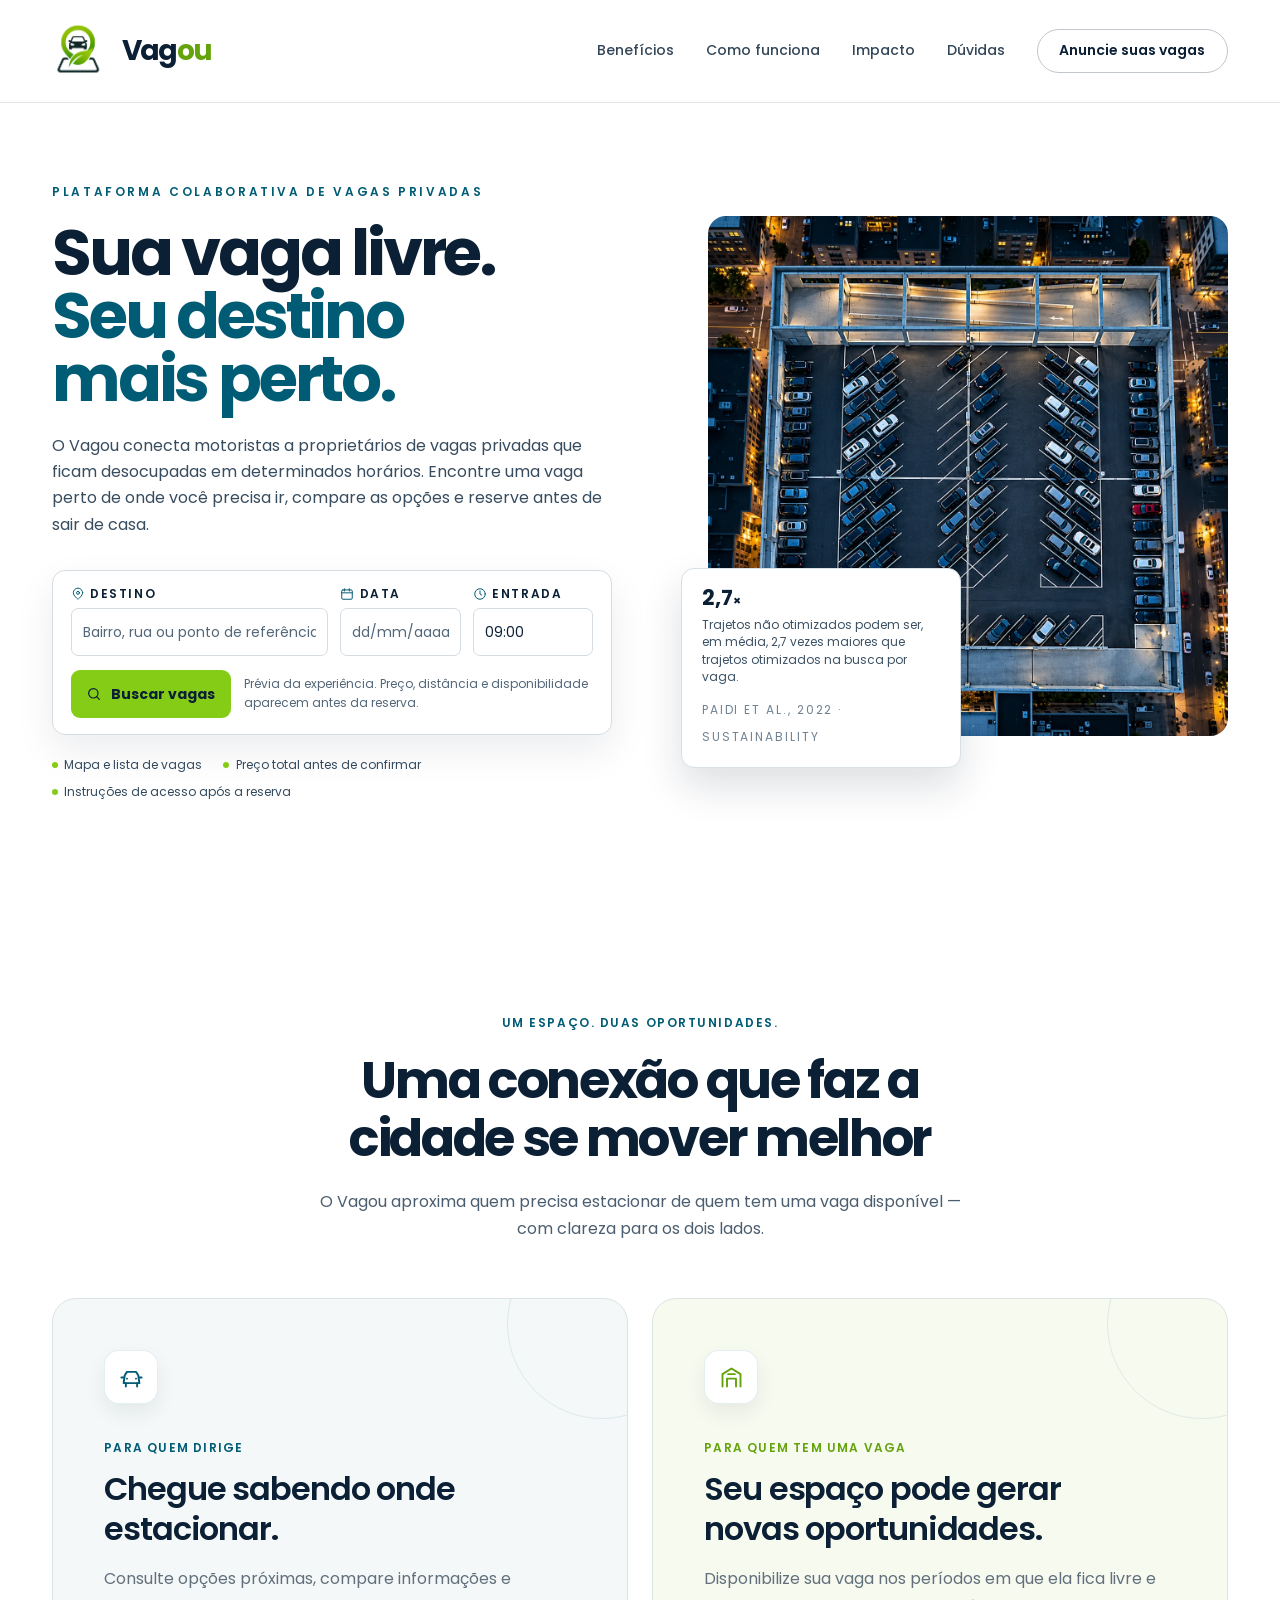
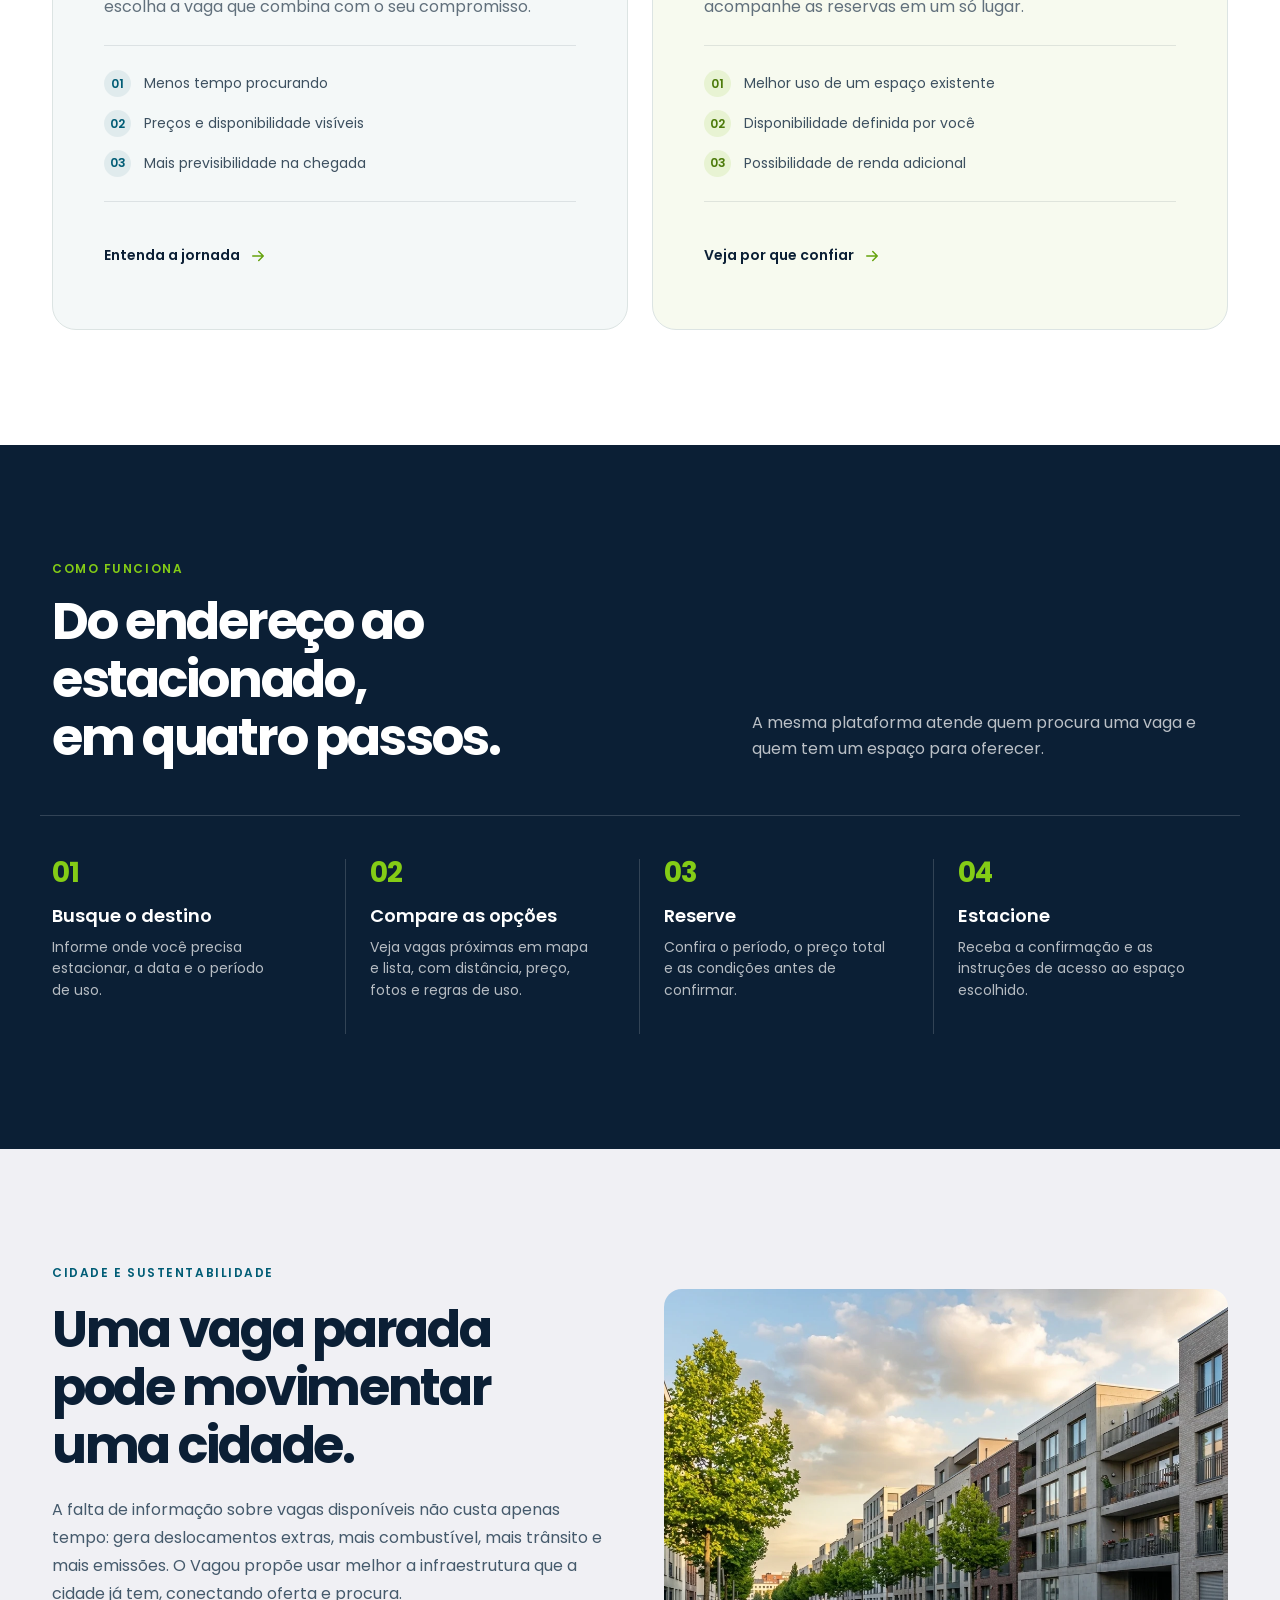
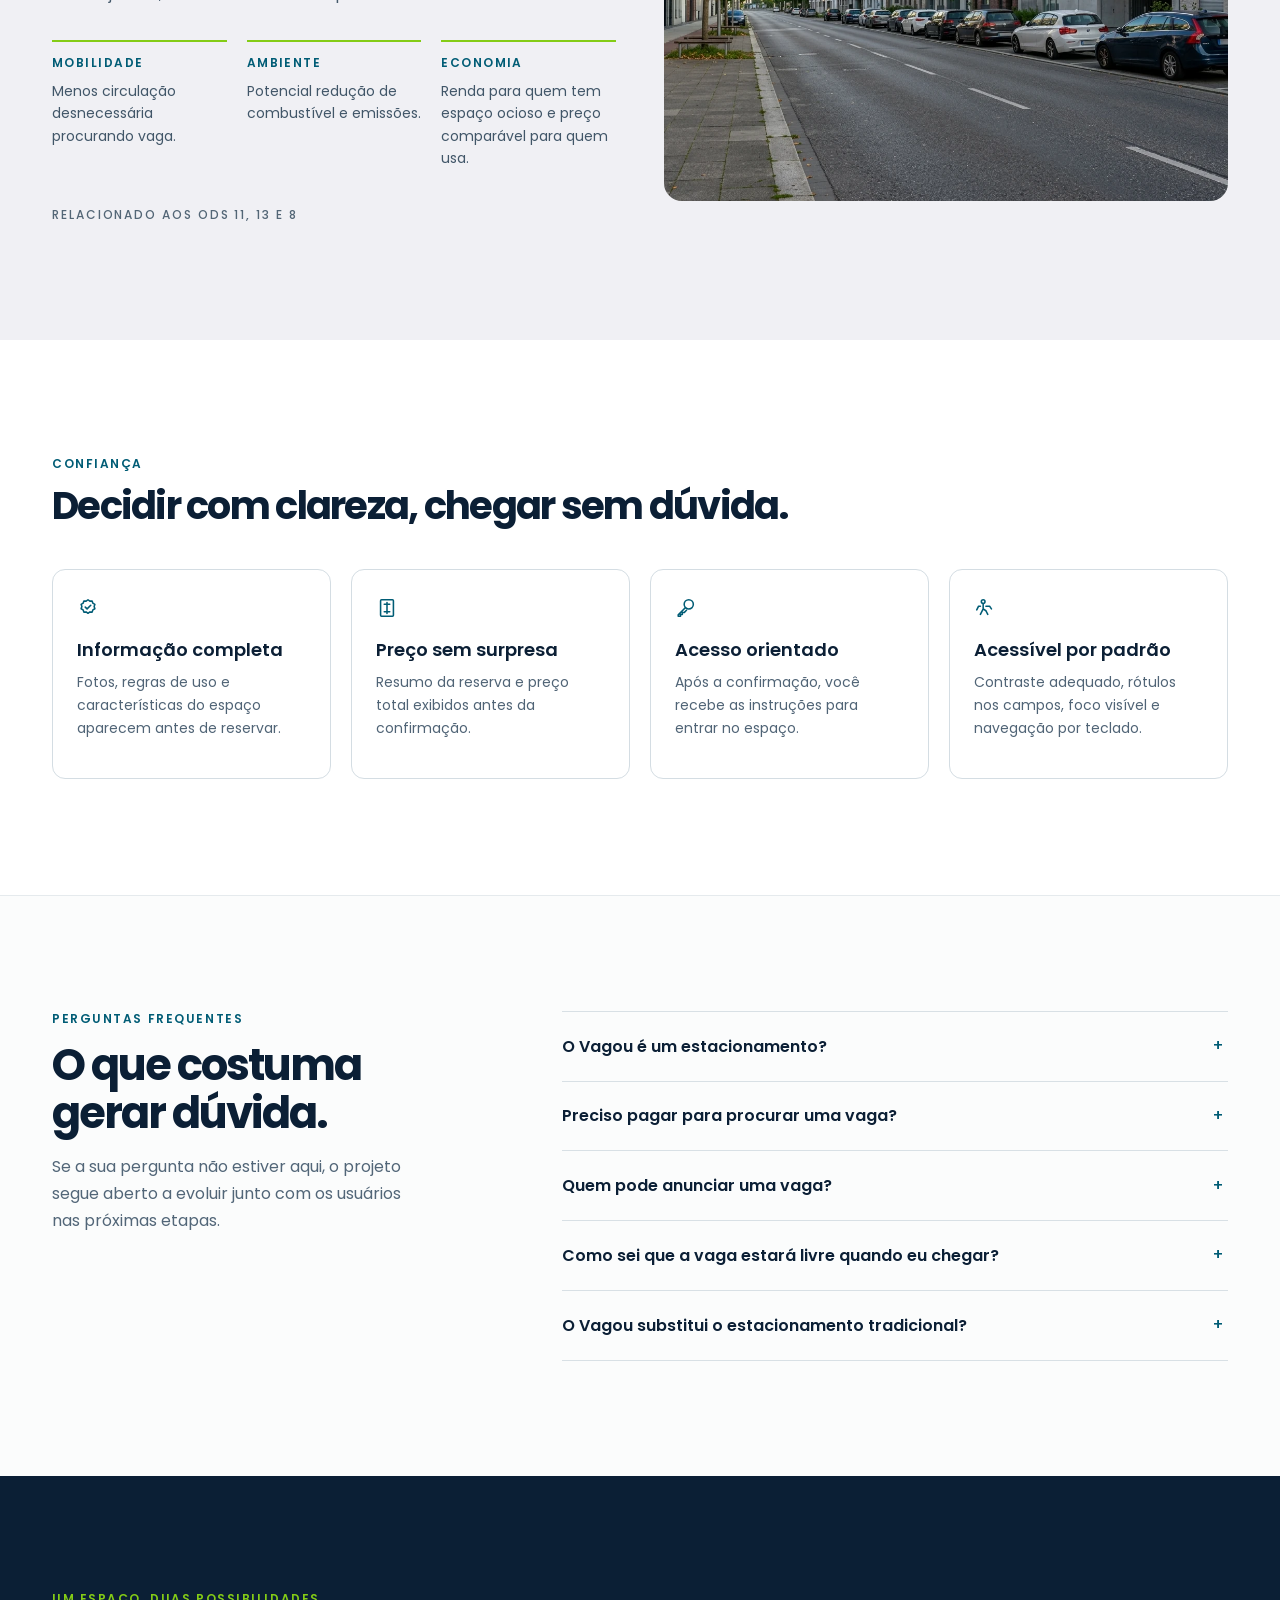
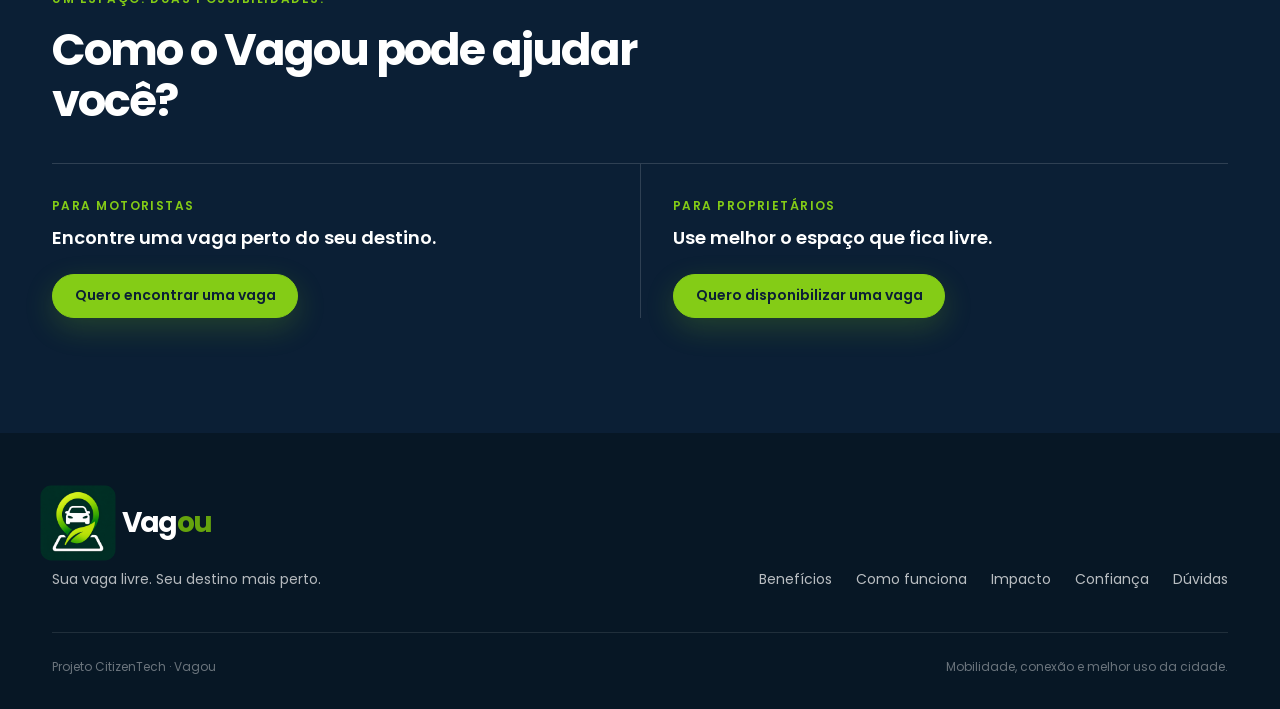
==== commit 1b0caee5: "Melhorias Home Page & padronização" ====
--- a/index.html
+++ b/index.html
@@ -7,6 +7,11 @@
       name="description"
       content="Vagou conecta motoristas a vagas privadas disponíveis, aproximando pessoas de seus destinos."
     />
+    <link rel="icon" href="./assets/images/favicon/favicon.ico" sizes="any" />
+    <link rel="icon" type="image/png" sizes="32x32" href="./assets/images/favicon/favicon-32x32.png" />
+    <link rel="icon" type="image/png" sizes="16x16" href="./assets/images/favicon/favicon-16x16.png" />
+    <link rel="apple-touch-icon" sizes="180x180" href="./assets/images/favicon/apple-touch-icon.png" />
+    <link rel="manifest" href="./assets/images/favicon/site.webmanifest" />
     <title>Vagou — Sua vaga livre. Seu destino mais perto.</title>
     <link rel="preconnect" href="https://fonts.googleapis.com" />
     <link rel="preconnect" href="https://fonts.gstatic.com" crossorigin />
@@ -29,20 +34,65 @@
       <nav class="navbar navbar-expand-lg" aria-label="Navegação principal">
         <div class="container">
           <a class="navbar-brand" href="#inicio" aria-label="Vagou, início">
-            <img src="assets/images/vagou-logo-simbolo.png" alt="" width="48" height="44" />
+            <img
+              src="assets/images/vagou-logo-simbolo-sem_fundo.png"
+              alt=""
+              width="52"
+              height="52"
+            />
             <span>Vag<span>ou</span></span>
           </a>
 
-          <div class="nav-desktop ms-auto">
+          <button
+            class="navbar-toggler d-lg-none"
+            type="button"
+            data-bs-toggle="offcanvas"
+            data-bs-target="#mobileNavigation"
+            aria-controls="mobileNavigation"
+            aria-label="Abrir menu"
+          >
+            <span class="navbar-toggler-icon"></span>
+          </button>
+
+          <div class="nav-desktop d-none d-lg-flex ms-auto">
             <a href="#beneficios">Benefícios</a>
             <a href="#como-funciona">Como funciona</a>
             <a href="#impacto">Impacto</a>
             <a href="#faq">Dúvidas</a>
-            <a class="btn btn-outline-brand" href="#confianca">Por que confiar</a>
-          </div>
+            <a class="btn btn-outline-brand" href="#confianca">Anuncie suas vagas</a>
+          </div>
+
         </div>
       </nav>
     </header>
+
+    <div
+      class="offcanvas offcanvas-end d-lg-none"
+      tabindex="-1"
+      id="mobileNavigation"
+      aria-labelledby="mobileNavigationLabel"
+    >
+      <div class="offcanvas-header">
+        <h2 class="offcanvas-title" id="mobileNavigationLabel">Menu</h2>
+        <button
+          type="button"
+          class="btn-close"
+          data-bs-dismiss="offcanvas"
+          aria-label="Fechar menu"
+        ></button>
+      </div>
+      <div class="offcanvas-body">
+        <nav class="mobile-navigation" aria-label="Navegação mobile">
+          <a href="#beneficios">Benefícios</a>
+          <a href="#como-funciona">Como funciona</a>
+          <a href="#impacto">Impacto</a>
+          <a href="#faq">Dúvidas</a>
+          <a class="btn btn-lime" href="#confianca">
+            Anuncie suas vagas
+          </a>
+        </nav>
+      </div>
+    </div>
 
     <main id="conteudo">
       <section class="hero" id="inicio">
@@ -470,5 +520,27 @@
         </div>
       </div>
     </footer>
+    <script src="https://cdn.jsdelivr.net/npm/bootstrap@5.3.8/dist/js/bootstrap.bundle.min.js"></script>
+    <script>
+      const mobileNavigation = document.querySelector("#mobileNavigation");
+
+      mobileNavigation.querySelectorAll('a[href^="#"]').forEach((link) => {
+        link.addEventListener("click", () => {
+          const targetId = link.getAttribute("href");
+          const offcanvas = bootstrap.Offcanvas.getOrCreateInstance(mobileNavigation);
+
+          mobileNavigation.addEventListener(
+            "hidden.bs.offcanvas",
+            () => {
+              history.pushState(null, "", targetId);
+              document.querySelector(targetId)?.scrollIntoView({ behavior: "smooth" });
+            },
+            { once: true },
+          );
+
+          offcanvas.hide();
+        });
+      });
+    </script>
   </body>
 </html>
--- a/css/style.css
+++ b/css/style.css
@@ -10,6 +10,12 @@
   --color-text: #102235;
   --color-muted: #61707c;
   --color-border: #dce4e3;
+  --font-size-xs: 0.75rem;
+  --font-size-sm: 0.875rem;
+  --font-size-md: 1rem;
+  --font-size-lg: 1.125rem;
+  --font-size-xl: 1.25rem;
+  --font-size-2xl: clamp(1.5rem, 3vw, 2rem);
   --shadow-sm: 0 10px 30px rgba(11, 31, 53, 0.08);
   --shadow-lg: 0 28px 70px rgba(11, 31, 53, 0.15);
   --radius-sm: 14px;
@@ -24,6 +30,10 @@
 
 html {
   scroll-behavior: smooth;
+}
+
+section[id] {
+  scroll-margin-top: 7rem;
 }
 
 body {
@@ -77,11 +87,14 @@
 }
 
 .site-header {
-  position: absolute;
+  position: fixed;
   z-index: 10;
   top: 0;
   right: 0;
   left: 0;
+  background: rgba(255, 255, 255, 0.94);
+  border-bottom: 1px solid rgba(220, 228, 227, 0.9);
+  backdrop-filter: blur(12px);
 }
 
 .navbar {
@@ -93,22 +106,37 @@
   align-items: center;
   gap: 0.55rem;
   color: var(--color-primary);
-  font-size: 1.75rem;
+  font-size: clamp(1.5rem, 2.5vw, 1.75rem);
   font-weight: 700;
   letter-spacing: -0.06em;
   text-decoration: none;
 }
 
 .navbar-brand img {
-  width: 43px;
-  height: 43px;
+  width: 52px;
+  height: 52px;
+  margin-right: 0.55rem;
   object-fit: cover;
-  object-position: left center;
+  object-position: center;
   border-radius: 8px;
+  transform: scale(1.45);
 }
 
 .navbar-brand > span > span {
   color: var(--color-accent-dark);
+}
+
+.navbar-toggler {
+  width: 44px;
+  height: 44px;
+  padding: 0.5rem;
+  color: var(--color-primary);
+  border: 1px solid rgba(11, 31, 53, 0.25);
+  border-radius: 10px;
+}
+
+.navbar-toggler:focus {
+  box-shadow: 0 0 0 0.2rem rgba(132, 204, 22, 0.35);
 }
 
 .nav-desktop {
@@ -119,7 +147,7 @@
 
 .nav-desktop > a:not(.btn) {
   color: #334658;
-  font-size: 0.9rem;
+  font-size: var(--font-size-sm);
   font-weight: 500;
   text-decoration: none;
   transition: color 0.2s ease;
@@ -129,11 +157,69 @@
   color: var(--color-secondary);
 }
 
+.offcanvas {
+  --bs-offcanvas-width: min(86vw, 360px);
+  top: 0.5rem;
+  right: 0.5rem;
+  bottom: 0.5rem;
+  height: calc(100% - 1rem);
+  color: var(--color-text);
+  background: var(--color-white);
+  border: 1px solid var(--color-border);
+  border-radius: 14px;
+  box-shadow: -12px 0 30px rgba(11, 31, 53, 0.12);
+}
+
+.offcanvas.show:not(.hiding) {
+  transform: none;
+}
+
+.offcanvas-title {
+  color: var(--color-primary);
+  font-size: var(--font-size-lg);
+  font-weight: 600;
+}
+
+.offcanvas-backdrop.show {
+  opacity: 0.28;
+  backdrop-filter: blur(4px);
+}
+
+.mobile-navigation {
+  display: flex;
+  flex-direction: column;
+  gap: 0.35rem;
+}
+
+.mobile-navigation > a:not(.btn) {
+  padding: 0.8rem 0.5rem;
+  color: var(--color-text);
+  font-size: var(--font-size-md);
+  text-decoration: none;
+  border-radius: 8px;
+}
+
+.mobile-navigation > a:not(.btn):hover,
+.mobile-navigation > a:not(.btn):focus-visible {
+  color: var(--color-secondary);
+  background: #f0f7f7;
+}
+
+.mobile-navigation .btn {
+  width: 100%;
+  margin-top: 0.8rem;
+}
+
 .btn {
-  padding: 0.78rem 1.35rem;
+  display: inline-flex;
+  min-height: 44px;
+  align-items: center;
+  justify-content: center;
+  padding: 0.7rem 1.35rem;
   border-radius: 999px;
-  font-size: 0.88rem;
-  font-weight: 600;
+  font-size: var(--font-size-sm);
+  font-weight: 600;
+  line-height: 1.25;
 }
 
 .btn-outline-brand {
@@ -184,7 +270,7 @@
   gap: 0.65rem;
   margin-bottom: 1.25rem;
   color: var(--color-secondary);
-  font-size: 0.78rem;
+  font-size: var(--font-size-xs);
   font-weight: 600;
   letter-spacing: 0.13em;
   line-height: 1.4;
@@ -215,14 +301,14 @@
   max-width: 560px;
   margin-bottom: 2rem;
   color: #384c5f;
-  font-size: 0.93rem;
+  font-size: var(--font-size-md);
   line-height: 1.65;
 }
 
 .hero-kicker {
   margin-bottom: 1.25rem;
   color: var(--color-secondary);
-  font-size: 0.66rem;
+  font-size: var(--font-size-xs);
   font-weight: 600;
   letter-spacing: 0.22em;
   text-transform: uppercase;
@@ -249,7 +335,7 @@
   gap: 0.35rem;
   margin-bottom: 0.45rem;
   color: var(--color-primary);
-  font-size: 0.59rem;
+  font-size: var(--font-size-xs);
   font-weight: 600;
   letter-spacing: 0.13em;
   line-height: 1;
@@ -268,14 +354,14 @@
 
 .hero-search-field input {
   width: 100%;
-  min-height: 43px;
+  min-height: 48px;
   padding: 0 0.7rem;
   color: var(--color-primary);
   background: var(--color-white);
   border: 1px solid #d5dde2;
   border-radius: 7px;
   outline: 0;
-  font-size: 0.73rem;
+  font-size: var(--font-size-sm);
 }
 
 .hero-search-field input::placeholder {
@@ -298,7 +384,7 @@
 .hero-search-action p {
   margin: 0;
   color: #536779;
-  font-size: 0.67rem;
+  font-size: var(--font-size-xs);
   line-height: 1.55;
 }
 
@@ -307,12 +393,12 @@
   align-items: center;
   justify-content: center;
   gap: 0.55rem;
-  min-height: 58px;
+  min-height: 48px;
   padding: 0.65rem 0.8rem;
   color: var(--color-primary);
   background: var(--color-accent);
   border-radius: 9px;
-  font-size: 0.78rem;
+  font-size: var(--font-size-sm);
   font-weight: 700;
   line-height: 1.15;
   text-decoration: none;
@@ -344,7 +430,7 @@
   max-width: 570px;
   margin-top: 1.25rem;
   color: #334a5e;
-  font-size: 0.67rem;
+  font-size: var(--font-size-xs);
 }
 
 .hero-trust span {
@@ -402,13 +488,13 @@
 .hero-stat-card p {
   margin-bottom: 0.6rem;
   color: #3d5264;
-  font-size: 0.7rem;
+  font-size: var(--font-size-xs);
   line-height: 1.45;
 }
 
 .hero-stat-card > span {
   color: #718292;
-  font-size: 0.48rem;
+  font-size: var(--font-size-xs);
   letter-spacing: 0.16em;
   text-transform: uppercase;
 }
@@ -433,7 +519,8 @@
 .section-heading > p:last-child {
   max-width: 650px;
   margin: 1.25rem auto 0;
-  color: var(--color-muted);
+  color: #4b5e6f;
+  font-size: var(--font-size-md);
 }
 
 .benefits {
@@ -505,7 +592,7 @@
 .card-label {
   margin-bottom: 0.7rem;
   color: var(--color-secondary);
-  font-size: 0.72rem;
+  font-size: var(--font-size-xs);
   font-weight: 600;
   letter-spacing: 0.1em;
   text-transform: uppercase;
@@ -528,7 +615,7 @@
 .card-copy {
   max-width: 490px;
   color: var(--color-muted);
-  font-size: 0.91rem;
+  font-size: var(--font-size-md);
 }
 
 .feature-list {
@@ -546,7 +633,7 @@
   align-items: center;
   gap: 0.8rem;
   color: #3d5060;
-  font-size: 0.82rem;
+  font-size: var(--font-size-sm);
 }
 
 .feature-list span {
@@ -557,7 +644,7 @@
   color: var(--color-secondary);
   background: rgba(0, 92, 117, 0.08);
   border-radius: 50%;
-  font-size: 0.58rem;
+  font-size: var(--font-size-xs);
   font-weight: 600;
 }
 
@@ -571,7 +658,8 @@
   align-items: center;
   gap: 0.55rem;
   color: var(--color-primary);
-  font-size: 0.82rem;
+  min-height: 44px;
+  font-size: var(--font-size-sm);
   font-weight: 600;
   text-decoration: none;
 }
@@ -613,7 +701,7 @@
   max-width: 460px;
   margin: 0 0 0.35rem;
   color: rgba(255, 255, 255, 0.72);
-  font-size: 0.88rem;
+  font-size: var(--font-size-md);
   line-height: 1.6;
 }
 
@@ -650,7 +738,7 @@
 .step-card h3 {
   margin: 0 0 0.65rem;
   color: var(--color-white);
-  font-size: 0.98rem;
+  font-size: var(--font-size-lg);
   font-weight: 600;
 }
 
@@ -658,7 +746,7 @@
   max-width: 230px;
   margin: 0;
   color: rgba(255, 255, 255, 0.7);
-  font-size: 0.76rem;
+  font-size: var(--font-size-sm);
   line-height: 1.55;
 }
 
@@ -679,7 +767,7 @@
   max-width: 600px;
   margin: 1.35rem 0 2rem;
   color: #455a6c;
-  font-size: 0.88rem;
+  font-size: var(--font-size-md);
   line-height: 1.75;
 }
 
@@ -698,7 +786,7 @@
 .impact-pillars h3 {
   margin: 0 0 0.6rem;
   color: var(--color-secondary);
-  font-size: 0.64rem;
+  font-size: var(--font-size-xs);
   font-weight: 600;
   letter-spacing: 0.12em;
   text-transform: uppercase;
@@ -707,14 +795,14 @@
 .impact-pillars p {
   margin: 0;
   color: #415668;
-  font-size: 0.7rem;
+  font-size: var(--font-size-sm);
   line-height: 1.6;
 }
 
 .impact-ods {
   margin: 2.2rem 0 0;
   color: #536676;
-  font-size: 0.56rem;
+  font-size: var(--font-size-xs);
   font-weight: 500;
   letter-spacing: 0.16em;
   text-transform: uppercase;
@@ -786,14 +874,14 @@
 .trust-card h3 {
   margin: 0 0 0.65rem;
   color: var(--color-primary);
-  font-size: 0.92rem;
+  font-size: var(--font-size-lg);
   font-weight: 600;
 }
 
 .trust-card p {
   margin: 0;
   color: #506476;
-  font-size: 0.75rem;
+  font-size: var(--font-size-sm);
   line-height: 1.65;
 }
 
@@ -822,7 +910,7 @@
 .faq-intro > p:last-child {
   margin: 0;
   color: #526678;
-  font-size: 0.76rem;
+  font-size: var(--font-size-md);
   line-height: 1.7;
 }
 
@@ -836,10 +924,13 @@
 
 .faq-list summary {
   position: relative;
+  display: flex;
+  min-height: 48px;
+  align-items: center;
   padding: 1.3rem 2.5rem 1.3rem 0;
   color: var(--color-primary);
   cursor: pointer;
-  font-size: 0.8rem;
+  font-size: var(--font-size-md);
   font-weight: 600;
   list-style: none;
 }
@@ -869,7 +960,7 @@
   margin: -0.35rem 0 1.4rem;
   padding-right: 2rem;
   color: #4f6274;
-  font-size: 0.75rem;
+  font-size: var(--font-size-sm);
   line-height: 1.65;
 }
 
@@ -921,7 +1012,7 @@
   display: block;
   margin-bottom: 0.55rem;
   color: var(--color-accent);
-  font-size: 0.64rem;
+  font-size: var(--font-size-xs);
   font-weight: 600;
   letter-spacing: 0.12em;
   text-transform: uppercase;
@@ -931,7 +1022,7 @@
   max-width: 430px;
   margin: 0 0 1.4rem;
   color: var(--color-white);
-  font-size: 1.05rem;
+  font-size: var(--font-size-lg);
   font-weight: 600;
   line-height: 1.45;
 }
@@ -956,7 +1047,7 @@
 
 .footer-main > div > p {
   margin: 0.7rem 0 0;
-  font-size: 0.78rem;
+  font-size: var(--font-size-sm);
 }
 
 .footer-main nav {
@@ -968,7 +1059,7 @@
 
 .footer-main nav a {
   color: rgba(255, 255, 255, 0.72);
-  font-size: 0.76rem;
+  font-size: var(--font-size-sm);
   text-decoration: none;
 }
 
@@ -983,7 +1074,7 @@
   padding-top: 1.5rem;
   border-top: 1px solid rgba(255, 255, 255, 0.1);
   color: rgba(255, 255, 255, 0.4);
-  font-size: 0.65rem;
+  font-size: var(--font-size-xs);
 }
 
 @media (min-width: 992px) and (max-height: 820px) {
@@ -1002,7 +1093,7 @@
 
   .hero-copy {
     margin-bottom: 1.2rem;
-    font-size: 0.82rem;
+    font-size: var(--font-size-sm);
     line-height: 1.5;
   }
 
@@ -1011,7 +1102,7 @@
   }
 
   .hero-search-field input {
-    min-height: 38px;
+    min-height: 44px;
   }
 
   .hero-search-action {
@@ -1037,10 +1128,6 @@
     gap: 1rem;
   }
 
-  .nav-desktop > a:not(.btn) {
-    display: none;
-  }
-
   .hero {
     min-height: auto;
     padding-top: 9rem;
@@ -1080,10 +1167,6 @@
 
   .navbar {
     padding-block: 1rem;
-  }
-
-  .nav-desktop .btn {
-    display: none;
   }
 
   .hero {
@@ -1188,7 +1271,7 @@
 
   .faq-list summary {
     padding-block: 1.15rem;
-    font-size: 0.78rem;
+    font-size: var(--font-size-sm);
   }
 
   .faq-list details > p {
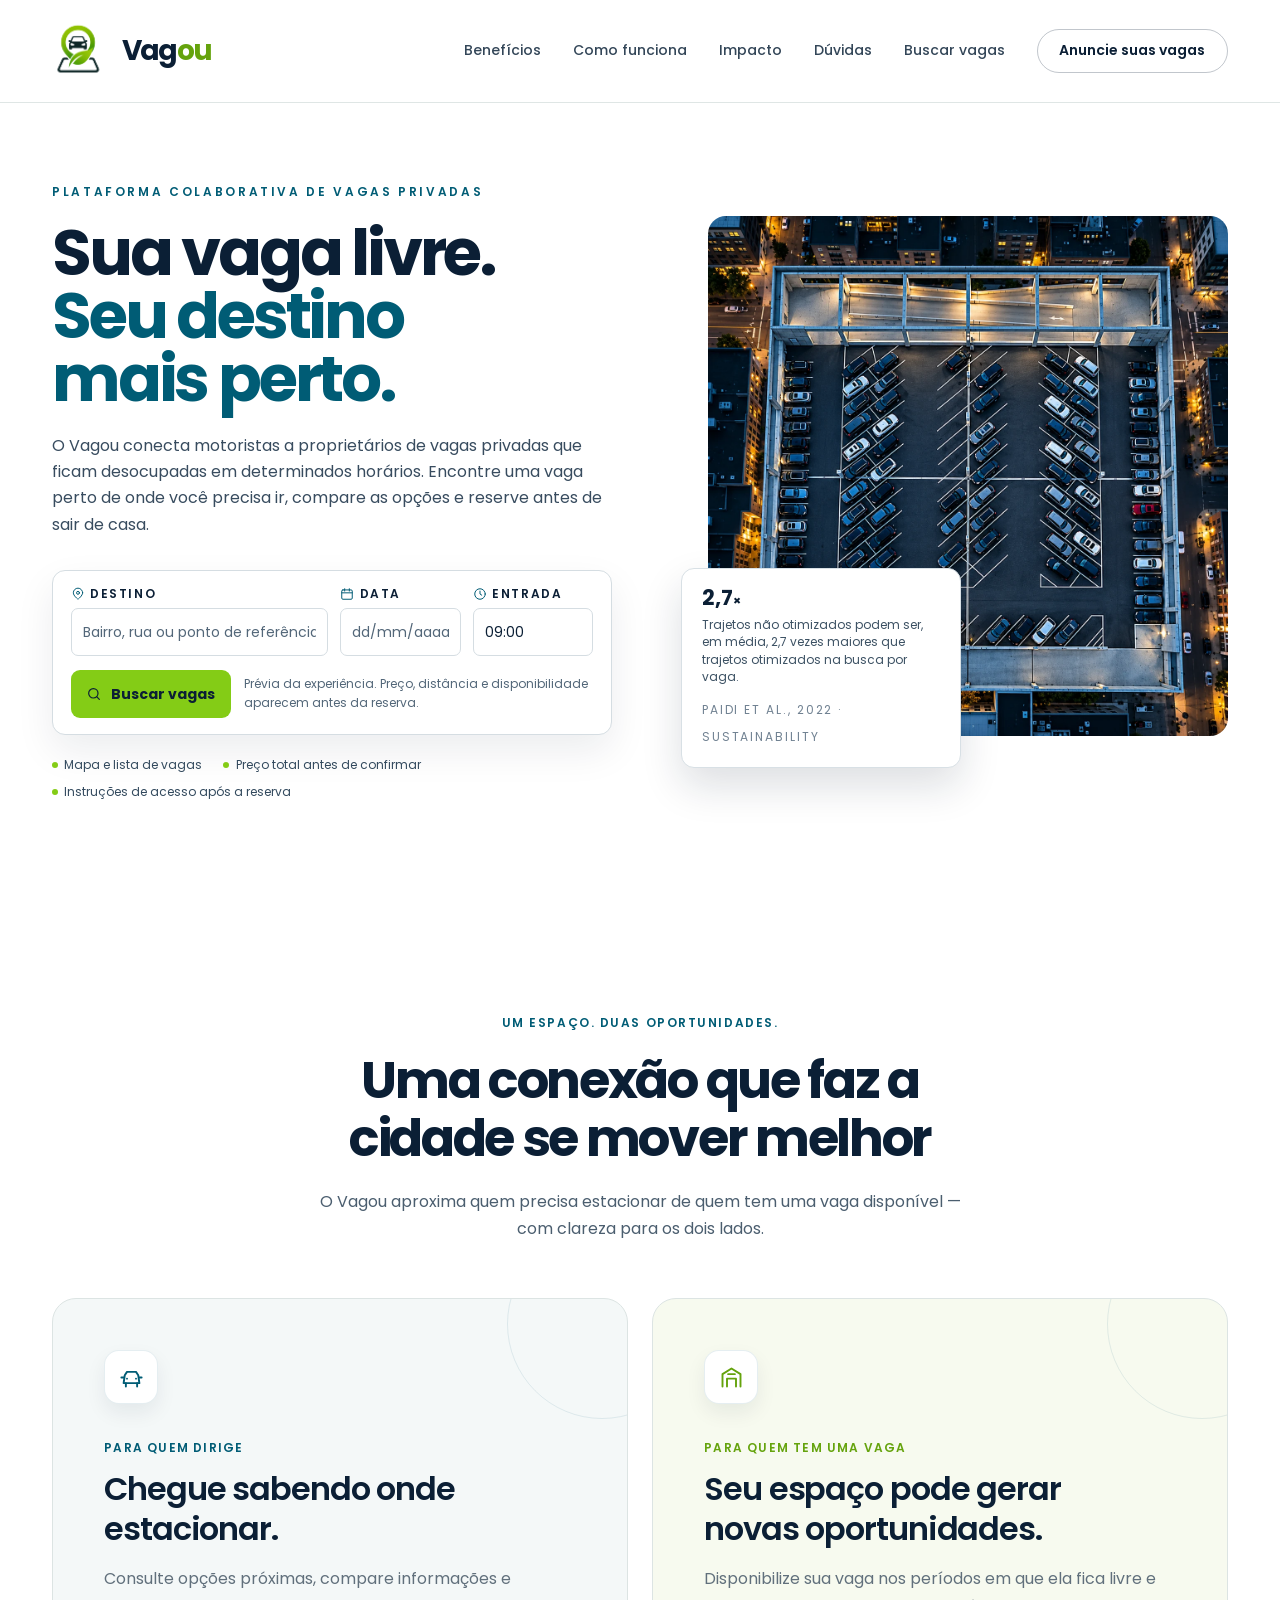
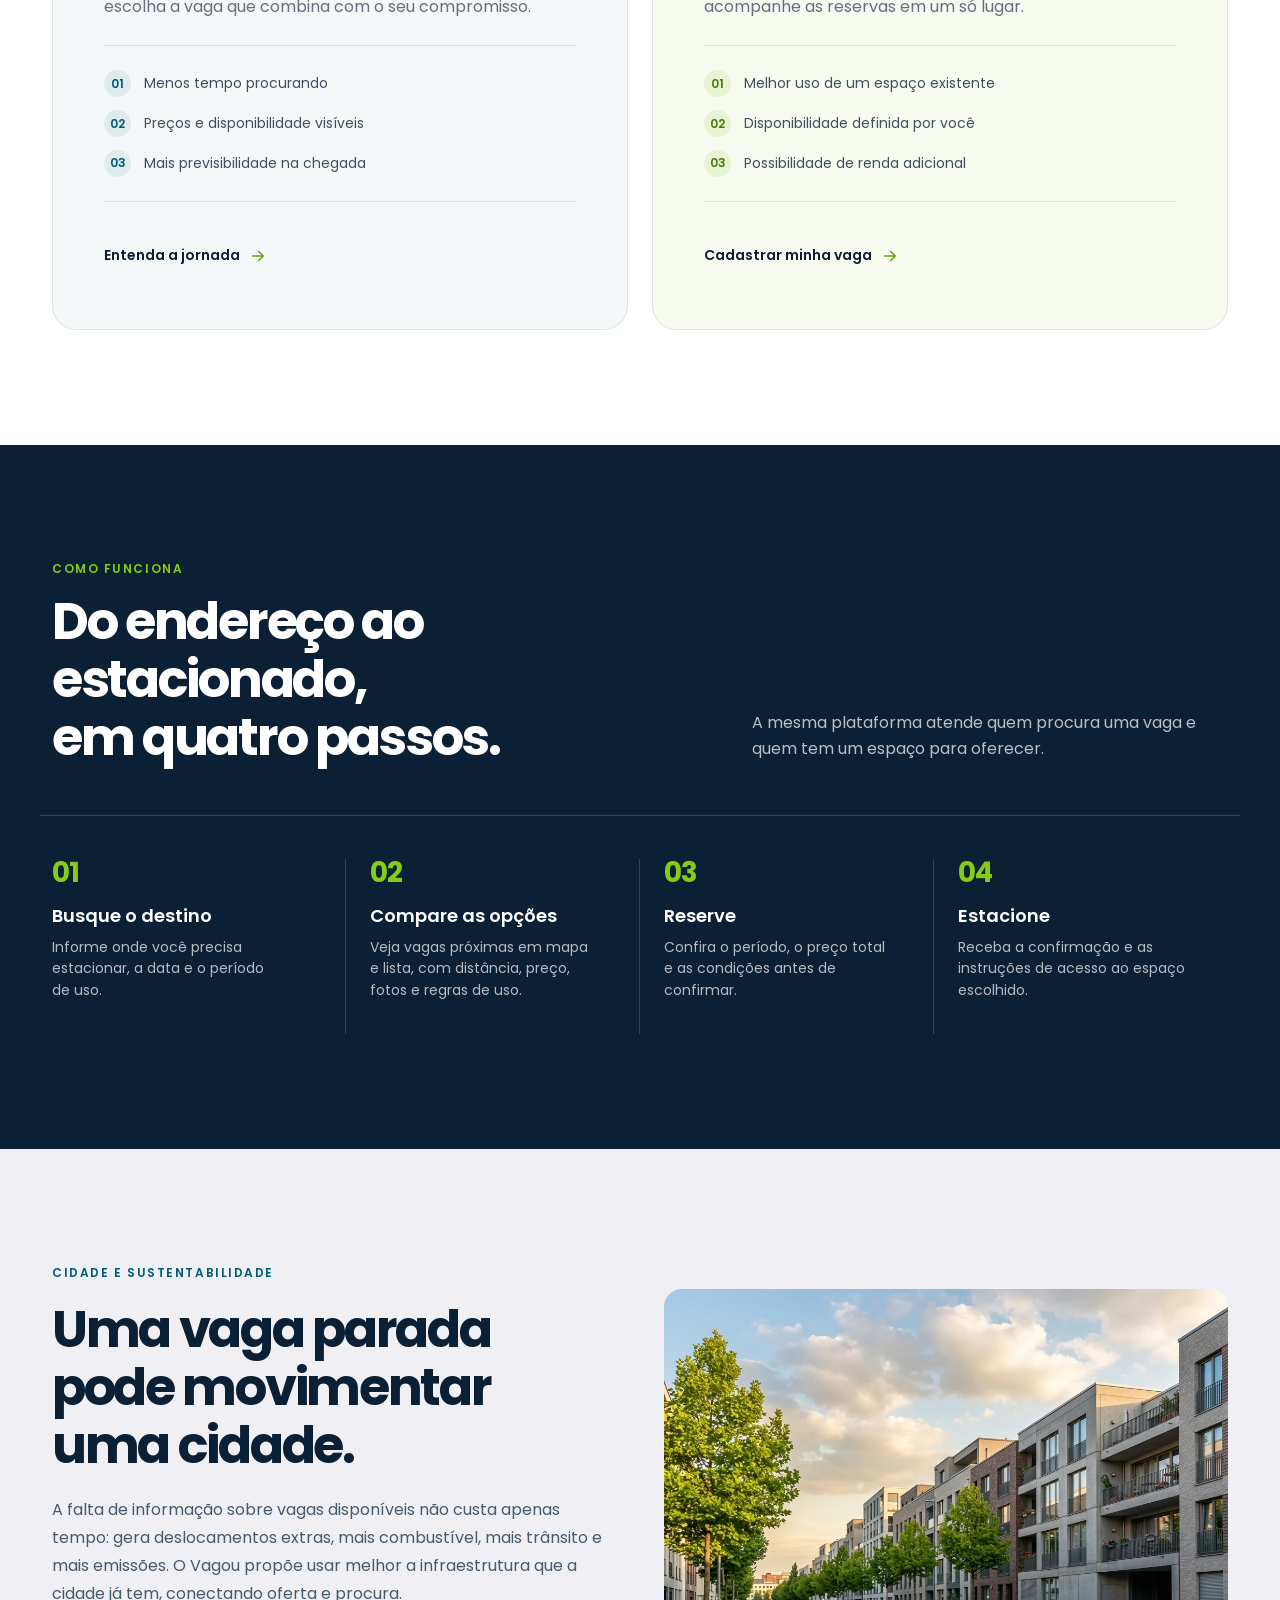
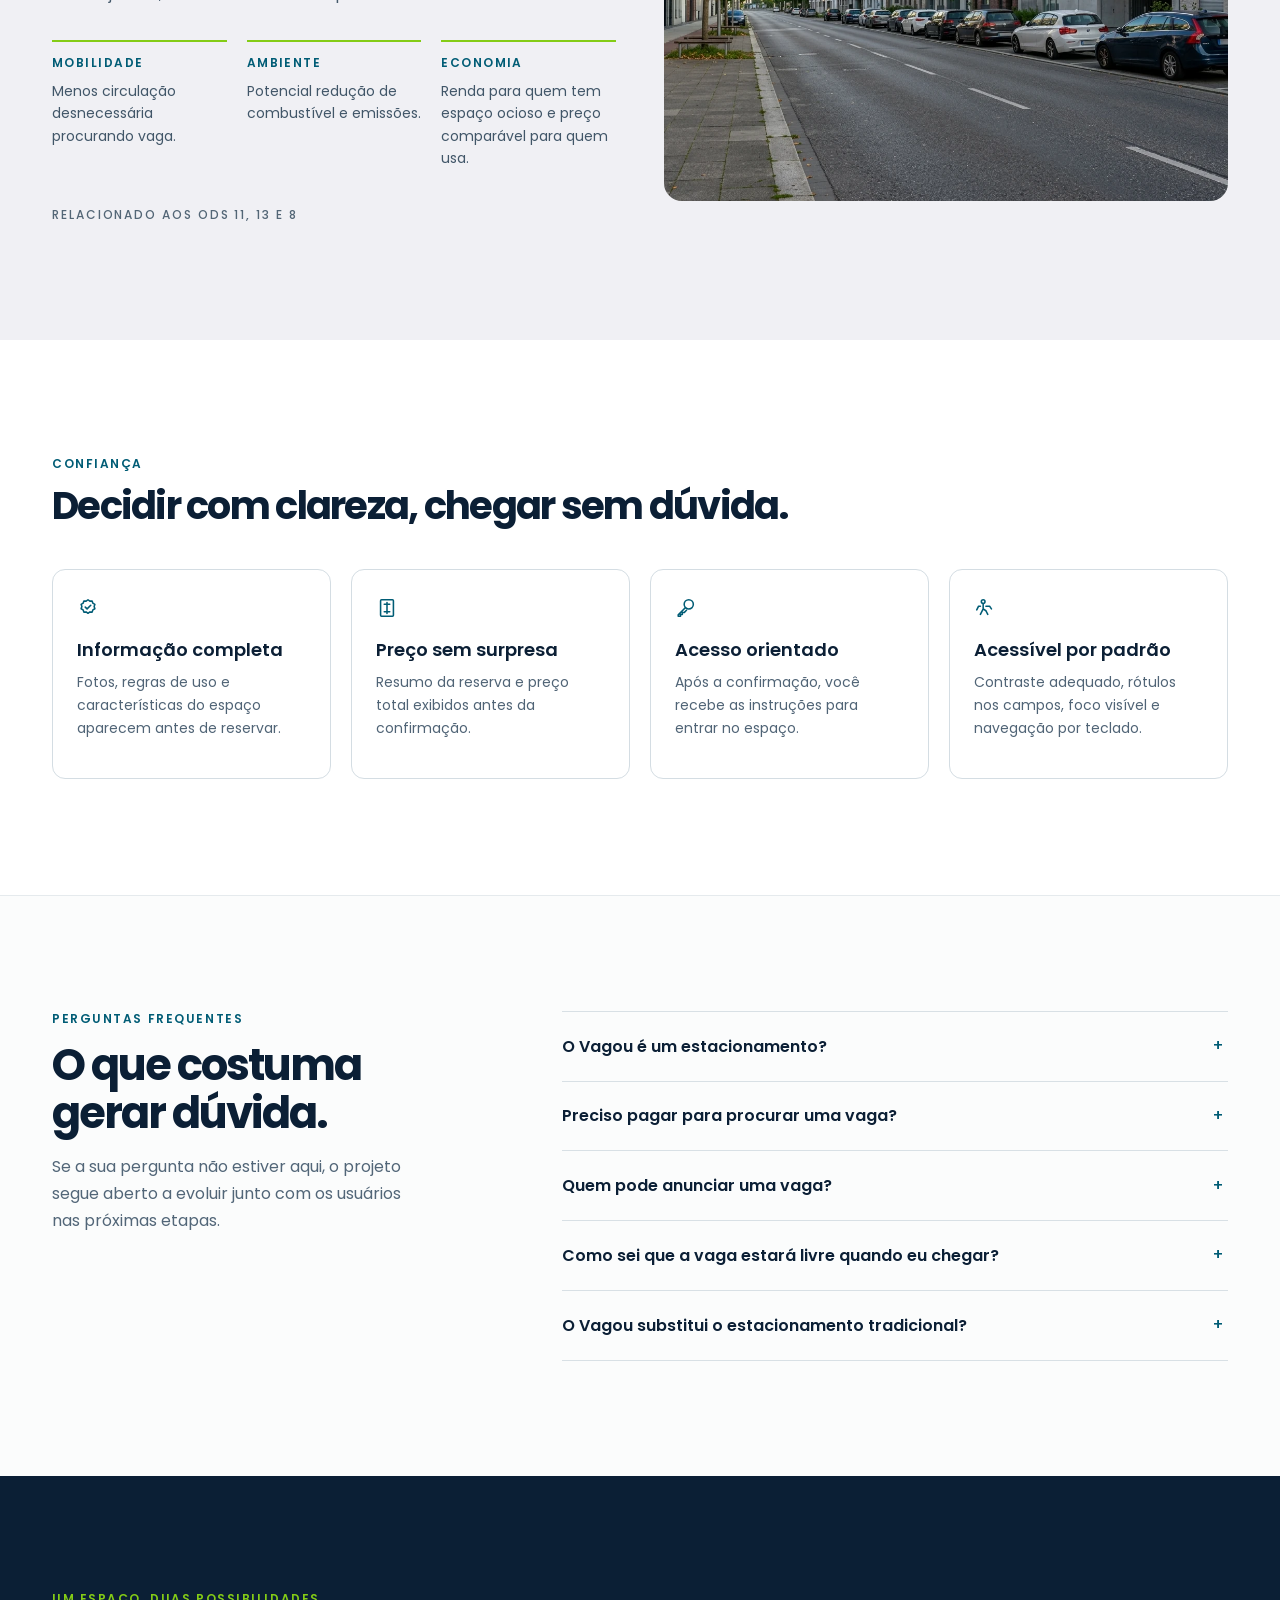
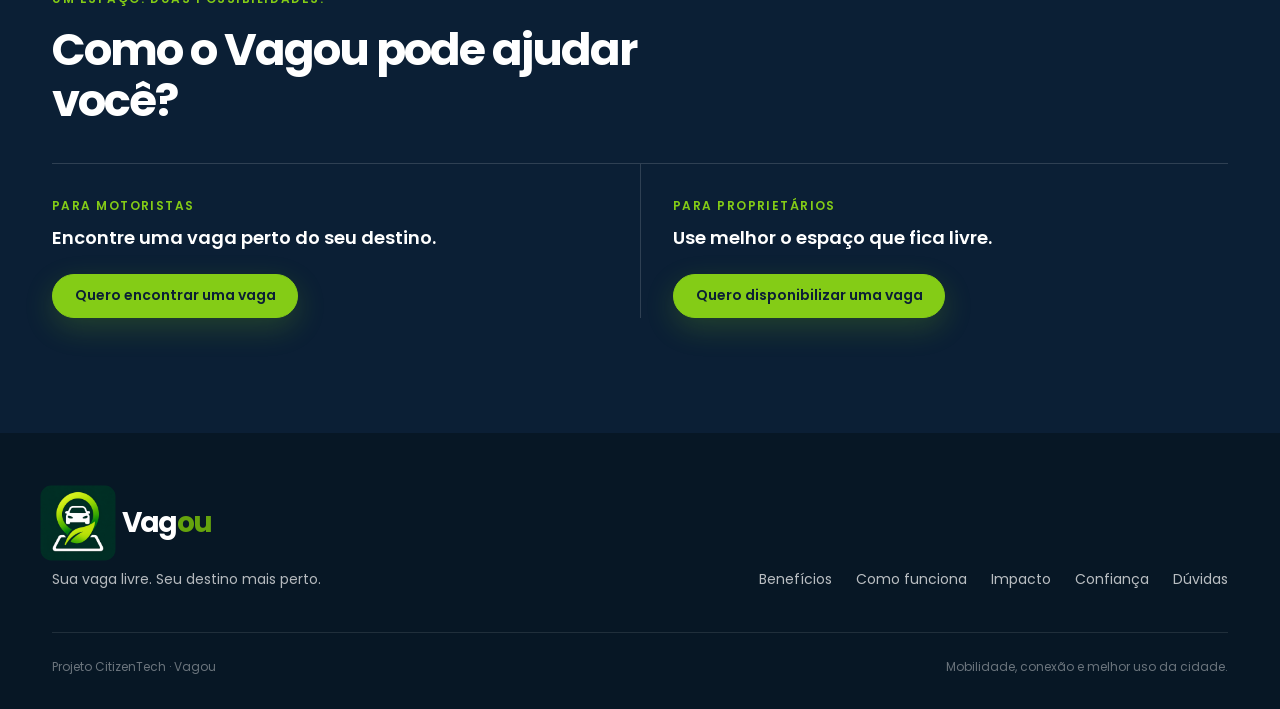
==== commit 1ab21ac8: "paginas unificadas" ====
--- a/index.html
+++ b/index.html
@@ -59,7 +59,8 @@
             <a href="#como-funciona">Como funciona</a>
             <a href="#impacto">Impacto</a>
             <a href="#faq">Dúvidas</a>
-            <a class="btn btn-outline-brand" href="#confianca">Anuncie suas vagas</a>
+            <a href="resultados-detalhes.html">Buscar vagas</a>
+            <a class="btn btn-outline-brand" href="cadastro-proprietario.html">Anuncie suas vagas</a>
           </div>
 
         </div>
@@ -87,7 +88,8 @@
           <a href="#como-funciona">Como funciona</a>
           <a href="#impacto">Impacto</a>
           <a href="#faq">Dúvidas</a>
-          <a class="btn btn-lime" href="#confianca">
+          <a href="resultados-detalhes.html">Buscar vagas</a>
+          <a class="btn btn-lime" href="cadastro-proprietario.html">
             Anuncie suas vagas
           </a>
         </nav>
@@ -149,7 +151,7 @@
                 <div class="hero-search-action">
                   <a
                     class="hero-search-button"
-                    href="#como-funciona"
+                    href="resultados-detalhes.html"
                     aria-label="Ver como buscar vagas"
                   >
                     <svg aria-hidden="true" viewBox="0 0 24 24">
@@ -223,7 +225,7 @@
                   <li><span>02</span> Preços e disponibilidade visíveis</li>
                   <li><span>03</span> Mais previsibilidade na chegada</li>
                 </ul>
-                <a href="#como-funciona" class="text-link">
+                <a href="resultados-detalhes.html" class="text-link">
                   Entenda a jornada
                   <svg aria-hidden="true" viewBox="0 0 24 24">
                     <path d="M5 12h14M13 6l6 6-6 6" />
@@ -251,8 +253,8 @@
                   <li><span>02</span> Disponibilidade definida por você</li>
                   <li><span>03</span> Possibilidade de renda adicional</li>
                 </ul>
-                <a href="#confianca" class="text-link">
-                  Veja por que confiar
+                <a href="cadastro-proprietario.html" class="text-link">
+                  Cadastrar minha vaga
                   <svg aria-hidden="true" viewBox="0 0 24 24">
                     <path d="M5 12h14M13 6l6 6-6 6" />
                   </svg>
@@ -476,13 +478,13 @@
               <article>
                 <span>Para motoristas</span>
                 <h3>Encontre uma vaga perto do seu destino.</h3>
-                <a class="btn btn-lime" href="#inicio">Quero encontrar uma vaga</a>
+                <a class="btn btn-lime" href="resultados-detalhes.html">Quero encontrar uma vaga</a>
               </article>
 
               <article>
                 <span>Para proprietários</span>
                 <h3>Use melhor o espaço que fica livre.</h3>
-                <a class="btn btn-lime" href="#para-proprietarios">
+                <a class="btn btn-lime" href="cadastro-proprietario.html">
                   Quero disponibilizar uma vaga
                 </a>
               </article>
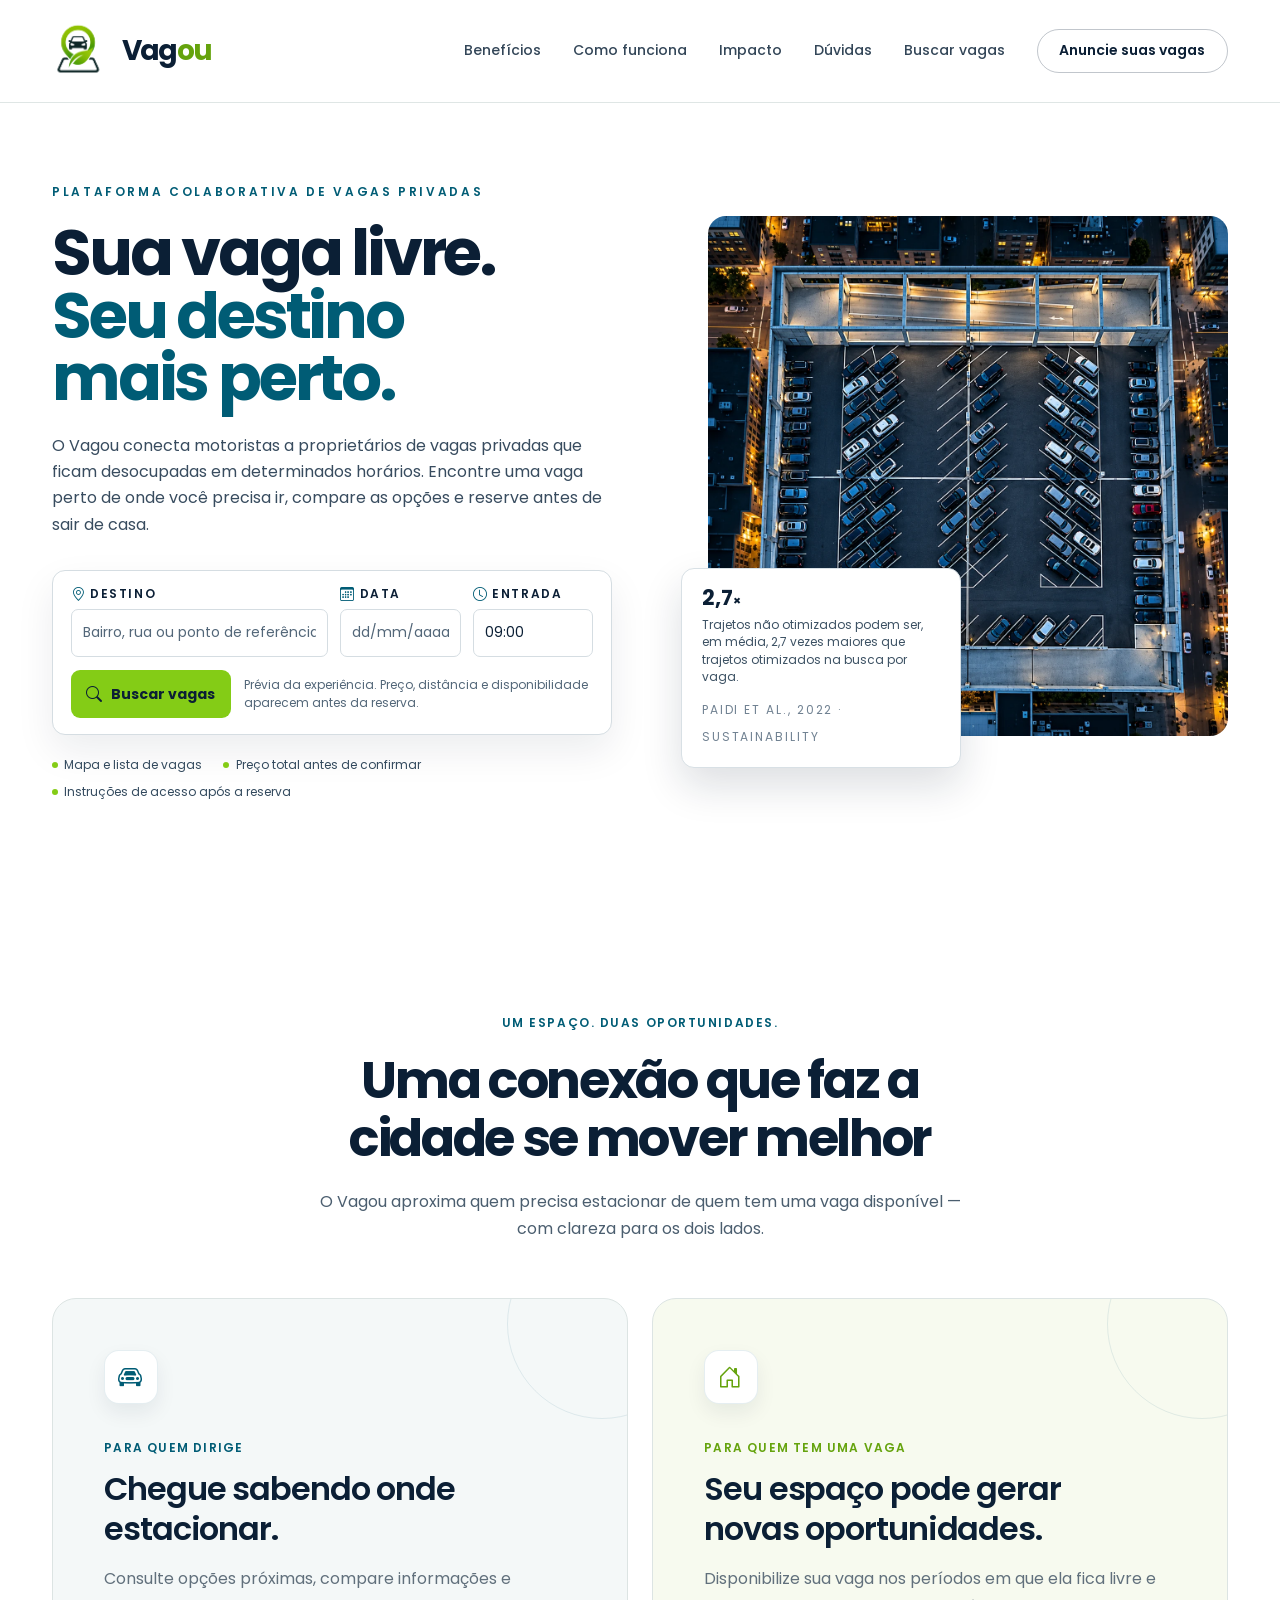
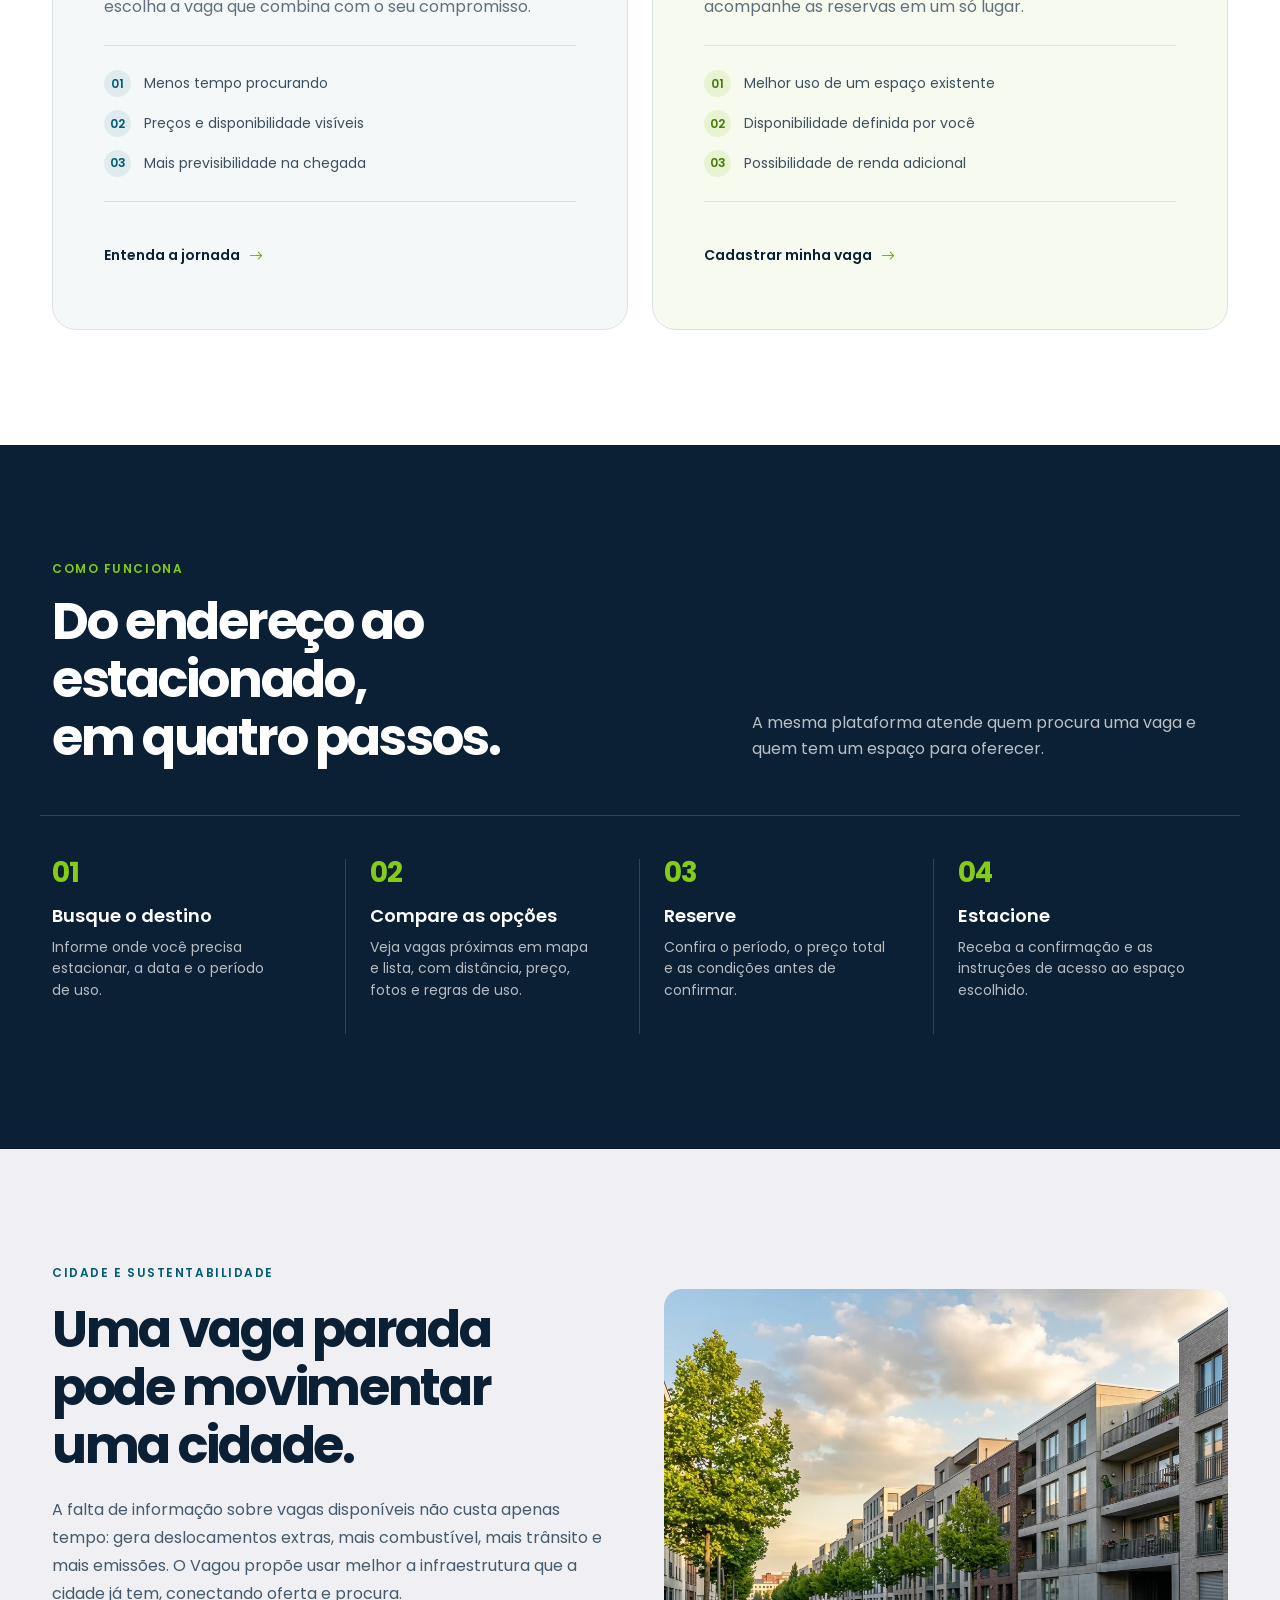
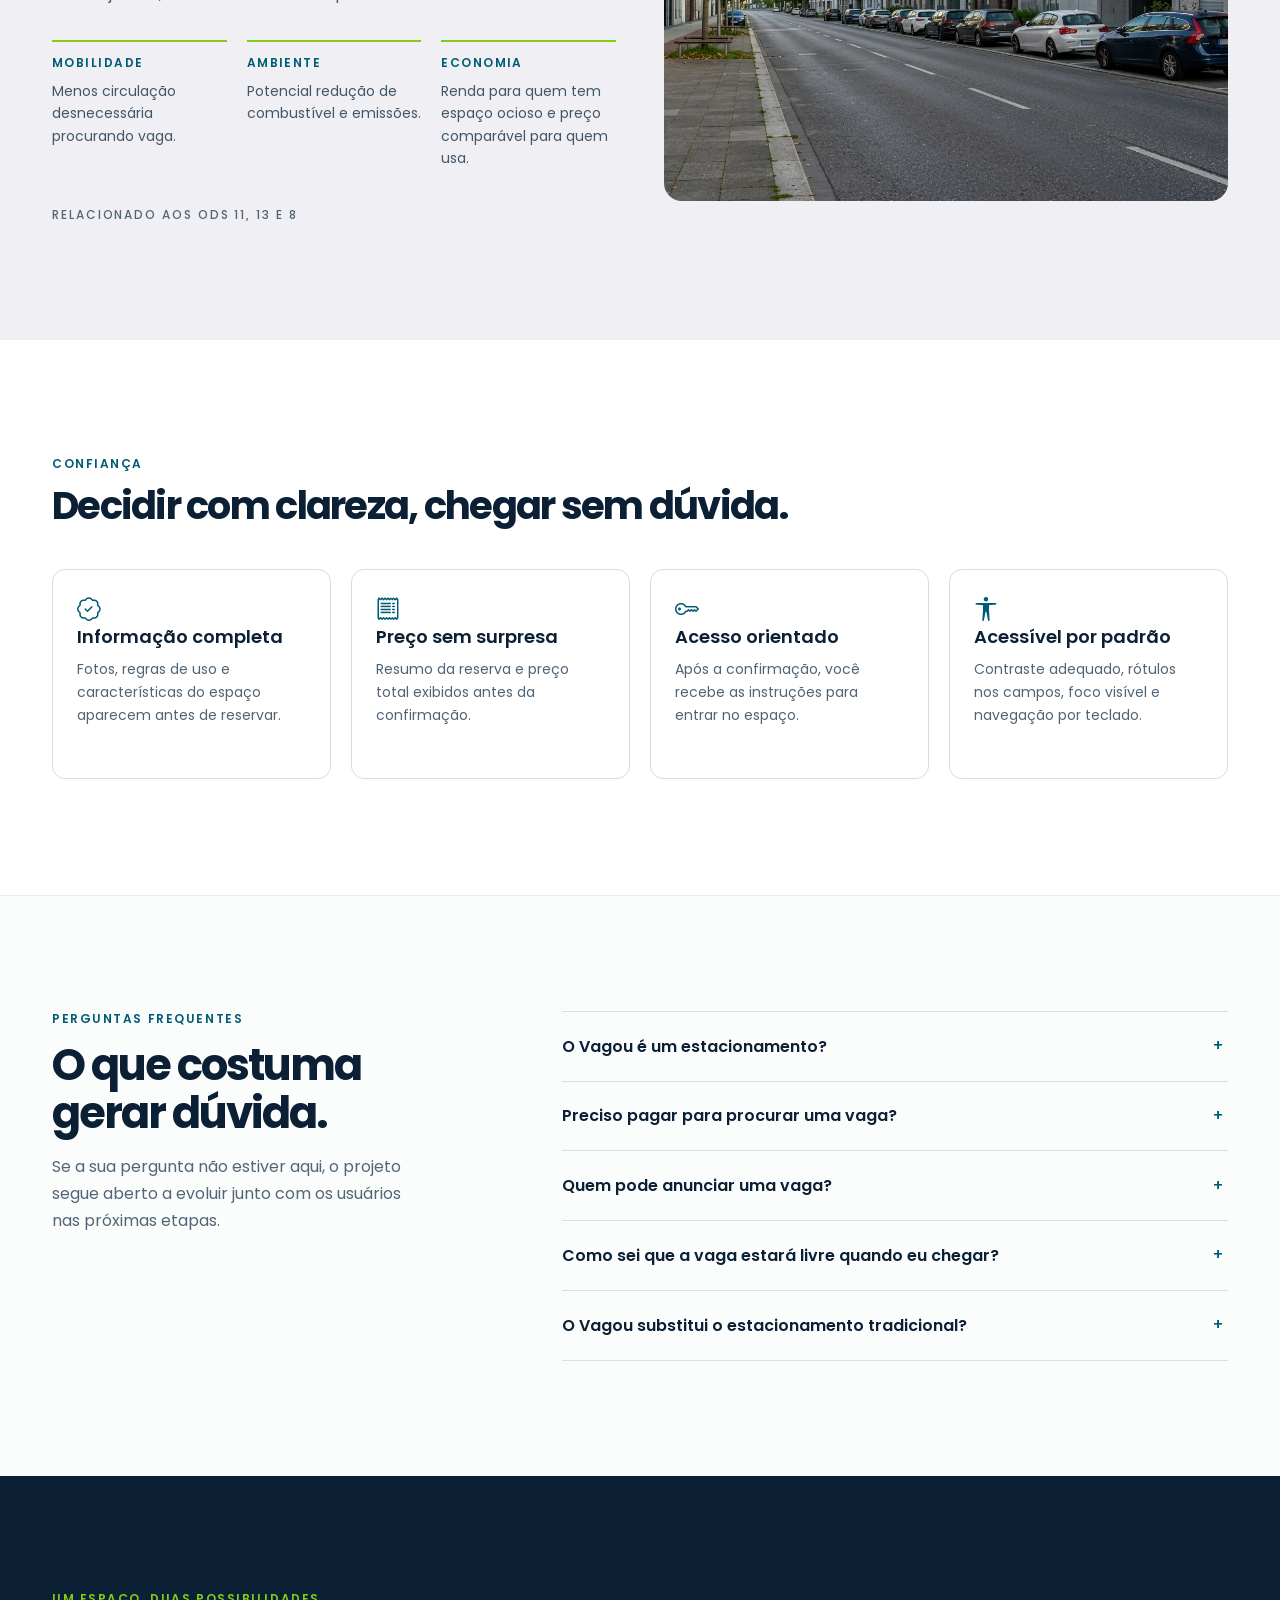
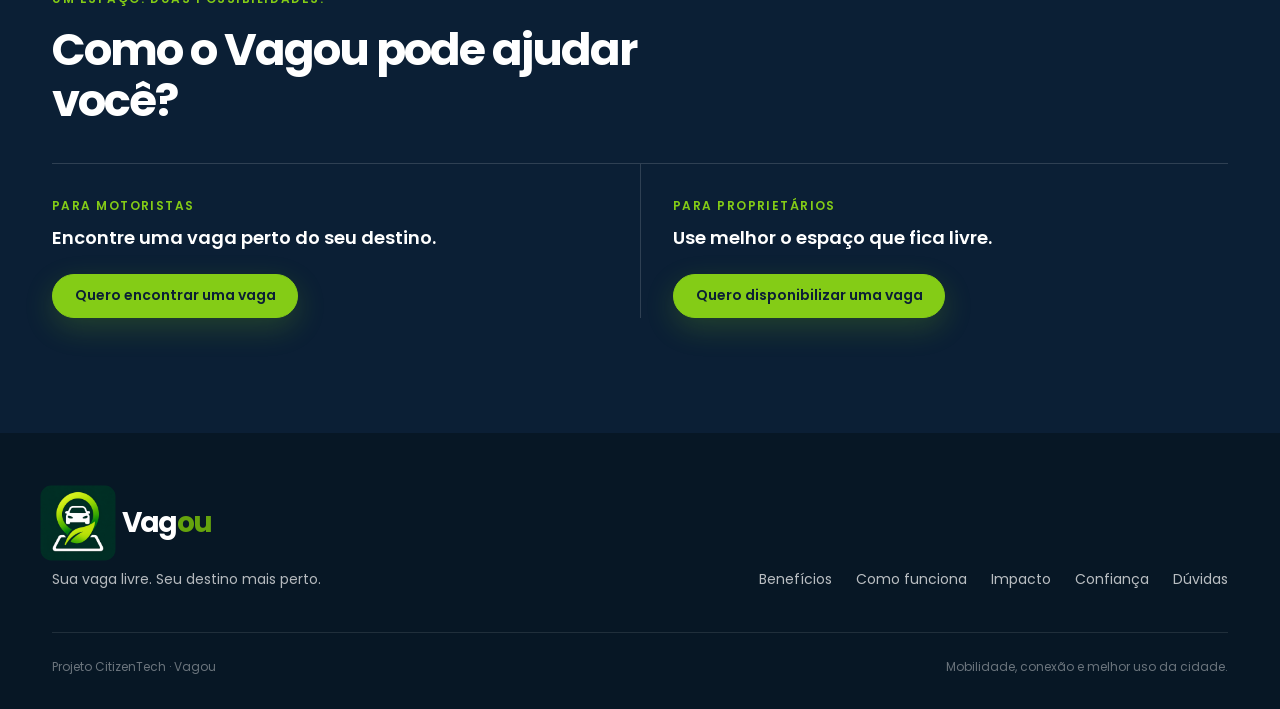
==== commit 59f7683c: "melhorias: Icones com bootstrap e readme adicionado" ====
--- a/index.html
+++ b/index.html
@@ -11,7 +11,6 @@
     <link rel="icon" type="image/png" sizes="32x32" href="./assets/images/favicon/favicon-32x32.png" />
     <link rel="icon" type="image/png" sizes="16x16" href="./assets/images/favicon/favicon-16x16.png" />
     <link rel="apple-touch-icon" sizes="180x180" href="./assets/images/favicon/apple-touch-icon.png" />
-    <link rel="manifest" href="./assets/images/favicon/site.webmanifest" />
     <title>Vagou — Sua vaga livre. Seu destino mais perto.</title>
     <link rel="preconnect" href="https://fonts.googleapis.com" />
     <link rel="preconnect" href="https://fonts.gstatic.com" crossorigin />
@@ -25,6 +24,10 @@
       integrity="sha384-sRIl4kxILFvY47J16cr9ZwB07vP4J8+LH7qKQnuqkuIAvNWLzeN8tE5YBujZqJLB"
       crossorigin="anonymous"
     />
+    <link
+      href="https://cdn.jsdelivr.net/npm/bootstrap-icons@1.11.3/font/bootstrap-icons.min.css"
+      rel="stylesheet"
+    />
     <link rel="stylesheet" href="css/style.css" />
   </head>
   <body>
@@ -51,7 +54,7 @@
             aria-controls="mobileNavigation"
             aria-label="Abrir menu"
           >
-            <span class="navbar-toggler-icon"></span>
+            <i class="bi bi-list" aria-hidden="true"></i>
           </button>
 
           <div class="nav-desktop d-none d-lg-flex ms-auto">
@@ -115,10 +118,7 @@
                 <div class="hero-search-fields">
                   <div class="hero-search-field hero-search-destination">
                     <label for="destino">
-                      <svg aria-hidden="true" viewBox="0 0 24 24">
-                        <path d="M20 10c0 5-8 11-8 11S4 15 4 10a8 8 0 1 1 16 0Z" />
-                        <circle cx="12" cy="10" r="2.5" />
-                      </svg>
+                      <i class="bi bi-geo-alt" aria-hidden="true"></i>
                       Destino
                     </label>
                     <input
@@ -129,20 +129,14 @@
                   </div>
                   <div class="hero-search-field">
                     <label for="data">
-                      <svg aria-hidden="true" viewBox="0 0 24 24">
-                        <rect x="3" y="5" width="18" height="16" rx="2" />
-                        <path d="M16 3v4M8 3v4M3 10h18" />
-                      </svg>
+                      <i class="bi bi-calendar3" aria-hidden="true"></i>
                       Data
                     </label>
                     <input id="data" type="text" placeholder="dd/mm/aaaa" />
                   </div>
                   <div class="hero-search-field">
                     <label for="entrada">
-                      <svg aria-hidden="true" viewBox="0 0 24 24">
-                        <circle cx="12" cy="12" r="9" />
-                        <path d="M12 7v5l3 2" />
-                      </svg>
+                      <i class="bi bi-clock" aria-hidden="true"></i>
                       Entrada
                     </label>
                     <input id="entrada" type="text" value="09:00" />
@@ -154,10 +148,7 @@
                     href="resultados-detalhes.html"
                     aria-label="Ver como buscar vagas"
                   >
-                    <svg aria-hidden="true" viewBox="0 0 24 24">
-                      <circle cx="11" cy="11" r="7" />
-                      <path d="m20 20-4-4" />
-                    </svg>
+                    <i class="bi bi-search" aria-hidden="true"></i>
                     <span>Buscar vagas</span>
                   </a>
                   <p>
@@ -209,10 +200,7 @@
             <div class="col-lg-6">
               <article class="audience-card driver-card" id="para-motoristas">
                 <div class="audience-icon">
-                  <svg aria-hidden="true" viewBox="0 0 24 24">
-                    <path d="M5 17h14l-1-7-2-3H8l-2 3-1 7Z" />
-                    <path d="M3 12h2M19 12h2M7 17v3M17 17v3M8 13h.01M16 13h.01" />
-                  </svg>
+                  <i class="bi bi-car-front" aria-hidden="true"></i>
                 </div>
                 <p class="card-label">Para quem dirige</p>
                 <h3>Chegue sabendo onde estacionar.</h3>
@@ -227,9 +215,7 @@
                 </ul>
                 <a href="resultados-detalhes.html" class="text-link">
                   Entenda a jornada
-                  <svg aria-hidden="true" viewBox="0 0 24 24">
-                    <path d="M5 12h14M13 6l6 6-6 6" />
-                  </svg>
+                  <i class="bi bi-arrow-right" aria-hidden="true"></i>
                 </a>
               </article>
             </div>
@@ -237,10 +223,7 @@
             <div class="col-lg-6">
               <article class="audience-card owner-card" id="para-proprietarios">
                 <div class="audience-icon">
-                  <svg aria-hidden="true" viewBox="0 0 24 24">
-                    <path d="M4 20V9l8-5 8 5v11" />
-                    <path d="M8 20v-7h8v7M9 9h6" />
-                  </svg>
+                  <i class="bi bi-house-door" aria-hidden="true"></i>
                 </div>
                 <p class="card-label">Para quem tem uma vaga</p>
                 <h3>Seu espaço pode gerar novas oportunidades.</h3>
@@ -255,9 +238,7 @@
                 </ul>
                 <a href="cadastro-proprietario.html" class="text-link">
                   Cadastrar minha vaga
-                  <svg aria-hidden="true" viewBox="0 0 24 24">
-                    <path d="M5 12h14M13 6l6 6-6 6" />
-                  </svg>
+                  <i class="bi bi-arrow-right" aria-hidden="true"></i>
                 </a>
               </article>
             </div>
@@ -361,39 +342,25 @@
 
           <div class="trust-grid">
             <article class="trust-card">
-              <svg aria-hidden="true" viewBox="0 0 24 24">
-                <path
-                  d="m12 3 2 1.5 2.5-.2.8 2.4 2.2 1.3-.8 2.4.8 2.4-2.2 1.3-.8 2.4-2.5-.2-2 1.5-2-1.5-2.5.2-.8-2.4-2.2-1.3.8-2.4L4.5 8l2.2-1.3.8-2.4 2.5.2L12 3Z"
-                />
-                <path d="m9 11 2 2 4-4" />
-              </svg>
+              <i class="bi bi-patch-check" aria-hidden="true"></i>
               <h3>Informação completa</h3>
               <p>Fotos, regras de uso e características do espaço aparecem antes de reservar.</p>
             </article>
 
             <article class="trust-card">
-              <svg aria-hidden="true" viewBox="0 0 24 24">
-                <rect x="5" y="3" width="14" height="18" rx="1" />
-                <path d="M9 8h6M9 16h6M12 6v12" />
-              </svg>
+              <i class="bi bi-receipt" aria-hidden="true"></i>
               <h3>Preço sem surpresa</h3>
               <p>Resumo da reserva e preço total exibidos antes da confirmação.</p>
             </article>
 
             <article class="trust-card">
-              <svg aria-hidden="true" viewBox="0 0 24 24">
-                <circle cx="15" cy="8" r="5" />
-                <path d="m11.5 11.5-8 8V21H6v-2h2v-2h2l2.5-2.5" />
-              </svg>
+              <i class="bi bi-key" aria-hidden="true"></i>
               <h3>Acesso orientado</h3>
               <p>Após a confirmação, você recebe as instruções para entrar no espaço.</p>
             </article>
 
             <article class="trust-card">
-              <svg aria-hidden="true" viewBox="0 0 24 24">
-                <circle cx="10" cy="5" r="2" />
-                <path d="M10 8v5l3 2M7 10H5l-2 4M13 10h4l2 3M10 13l-3 6M13 15l2 4" />
-              </svg>
+              <i class="bi bi-universal-access" aria-hidden="true"></i>
               <h3>Acessível por padrão</h3>
               <p>Contraste adequado, rótulos nos campos, foco visível e navegação por teclado.</p>
             </article>
--- a/css/style.css
+++ b/css/style.css
@@ -342,14 +342,11 @@
   text-transform: uppercase;
 }
 
-.hero-search-field label svg {
+.hero-search-field label i {
   width: 14px;
-  height: 14px;
-  fill: none;
-  stroke: var(--color-secondary);
-  stroke-linecap: round;
-  stroke-linejoin: round;
-  stroke-width: 1.7;
+  color: var(--color-secondary);
+  font-size: 0.875rem;
+  line-height: 1;
 }
 
 .hero-search-field input {
@@ -408,19 +405,19 @@
     transform 0.2s ease;
 }
 
-.hero-search-button svg {
+.hero-search-button i {
   width: 16px;
-  fill: none;
-  stroke: currentColor;
-  stroke-linecap: round;
-  stroke-linejoin: round;
-  stroke-width: 1.8;
+  font-size: 1rem;
+  line-height: 1;
 }
 
 .hero-search-button:hover {
+  /* color: var(--color-white);
+  background: var(--color-primary);
+  transform: translateY(-2px); */
   color: var(--color-white);
-  background: var(--color-primary);
-  transform: translateY(-2px);
+  border-color: var(--color-accent-dark);
+  background: var(--color-accent-dark);
 }
 
 .hero-trust {
@@ -580,13 +577,10 @@
   color: var(--color-accent-dark);
 }
 
-.audience-icon svg {
+.audience-icon i {
   width: 27px;
-  fill: none;
-  stroke: currentColor;
-  stroke-linecap: round;
-  stroke-linejoin: round;
-  stroke-width: 1.7;
+  font-size: 1.5rem;
+  line-height: 1;
 }
 
 .card-label {
@@ -664,17 +658,14 @@
   text-decoration: none;
 }
 
-.text-link svg {
+.text-link i {
   width: 18px;
-  fill: none;
-  stroke: var(--color-accent-dark);
-  stroke-linecap: round;
-  stroke-linejoin: round;
-  stroke-width: 2;
+  color: var(--color-accent-dark);
+  line-height: 1;
   transition: transform 0.2s ease;
 }
 
-.text-link:hover svg {
+.text-link:hover i {
   transform: translateX(4px);
 }
 
@@ -860,15 +851,12 @@
   transform: translateY(-4px);
 }
 
-.trust-card svg {
+.trust-card i {
   width: 22px;
-  height: 22px;
   margin-bottom: 1.25rem;
-  fill: none;
-  stroke: var(--color-secondary);
-  stroke-linecap: round;
-  stroke-linejoin: round;
-  stroke-width: 1.7;
+  color: var(--color-secondary);
+  font-size: 1.5rem;
+  line-height: 1;
 }
 
 .trust-card h3 {
